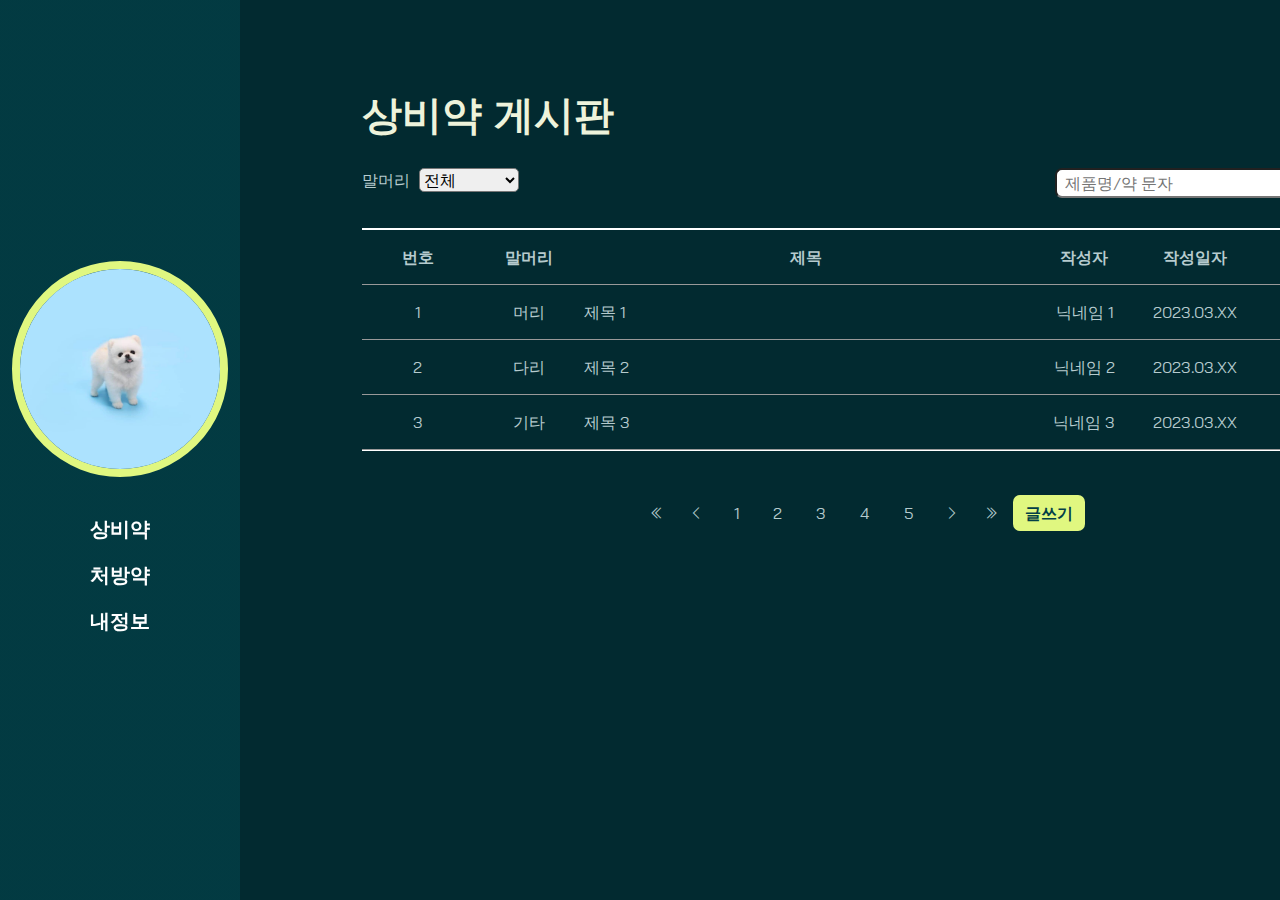
==== Panacea/src/main/webapp/list.html @ 469569fd ""[Client] html/css UI/UX 설계"" ====
<!DOCTYPE html>
<html lang="en">
<head>
    <meta charset="UTF-8">
    <meta http-equiv="X-UA-Compatible" content="IE=edge">
    <meta name="viewport" content="width=device-width, initial-scale=1.0">
    <title>Document</title>

    <link rel="stylesheet" href="assets/css/bootstrap.min.css">
    <link rel="stylesheet" href="assets/css/aos.css">
    <link rel="stylesheet" href="assets/css/line-awesome.min.css">
    <link rel="stylesheet" href="assets/css/1.css">
    <link rel="stylesheet" href="assets/css/list.css">
</head>
<body data-bs-spy="scroll" data-bs-target=".navbar">
    <!-- NavBar -->
    <nav class="navbar navbar-expand-lg navbar-dark fixed-top">
        <div class="container flex-lg-column">
            <a class="navbar-brand mx-lg-auto mb-lg-4" href="index.html">
                <span class="h3 fw-bold d-block d-lg-none">동의보감</span>
                <img src="./assets/images/pong.jpg" class="d-none d-lg-block rounded-circle" alt="">
            </a>
            <button class="navbar-toggler" type="button" data-bs-toggle="collapse" data-bs-target="#navbarNav"
                aria-controls="navbarNav" aria-expanded="false" aria-label="Toggle navigation">
                <span class="navbar-toggler-icon"></span>
            </button>
            <div class="collapse navbar-collapse" id="navbarNav">
                <ul class="navbar-nav ms-auto flex-lg-column text-lg-center">
                    
                    <li class="nav-item">
                        <a class="nav-link" href="list.html">상비약</a>
                    </li>
                    <li class="nav-item">
                        <a class="nav-link" href="2.html">처방약</a>
                    </li>
                    <li class="nav-item">
                        <a class="nav-link" href="3.html">내정보</a>
                    </li>
                </ul>
            </div>
        </div>
    </nav>
    <!-- // NavBar -->


    <!-- board-list -->
    <div id="content-wrapper">
        <form action="#">
            <div class="board-wrap">
                <div class="board-title">
                    <h1>상비약 게시판</h1>
                </div>
    
                <div class="filter">
                    <div>
                        <label for="category">말머리</label>
                        <select id="category">
                            <option value="">전체</option>
                            <option value="head">머리</option>
                            <option value="neck">목</option>
                            <option value="chest">가슴</option>
                            <option value="abdomen">복부</option>
                            <option value="leg">다리</option>
                            <option value="others">기타</option>
                        </select>
                    </div>
    
    
                    <!-- 검색 기능 -->
                    <div class="search">
                        <input type="text" id="searchInput" placeholder="제품명/약 문자">
                        <button id="searchButton">검색</button>
                    </div>
                </div>
    
                <div class="board-list-wrap">
                    <div class="board-list">
                        <table>
                            <tr class="top">
                                <th class="num">번호</th>
                                <th class="category">말머리</th>
                                <th class="th-title">제목</th>
                                <th class="writer">작성자</th>
                                <th class="date">작성일자</th>
                                <th class="cnt">조회수</th>
                            </tr>
                            <tr>
                                <td class="num">1</td>
                                <td class="category">머리</td>
                                <td class="title"><a href="view.html">제목 1</a></td>
                                <td class="writer">닉네임 1</td>
                                <td class="date">2023.03.XX</td>
                                <td class="cnt">0</td>
                            </tr>
                            <tr>
                                <td class="num">2</td>
                                <td class="category">다리</td>
                                <td class="title"><a href="view.html">제목 2</a></td>
                                <td class="writer">닉네임 2</td>
                                <td class="date">2023.03.XX</td>
                                <td class="cnt">2</td>
                            </tr>
                            <tr>
                                <td class="num">3</td>
                                <td class="category">기타</td>
                                <td class="title"><a href="view.html">제목 3</a></td>
                                <td class="writer">닉네임 3</td>
                                <td class="date">2023.03.XX</td>
                                <td class="cnt">1</td>
                            </tr>
                        </table>
                
                    </div>
                
                    <div class="board-bottom">
                        <div class="page">
                            <a href="#" class="first"><i class="las la-angle-double-left"></i></a>
                            <a href="#" class="prev"><i class="las la-angle-left"></i></a>
                            <a href="#" class="num">1</a>
                            <a href="#" class="num">2</a>
                            <a href="#" class="num">3</a>
                            <a href="#" class="num">4</a>
                            <a href="#" class="num">5</a>
                            <a href="#" class="next"><i class="las la-angle-right"></i></a>
                            <a href="#" class="last"><i class="las la-angle-double-right"></i></a>
                        </div>
                        
                        <a href="write.html" class="on">글쓰기</a>
                    </div>
                </div>
            </div>    
        </form>
    </div>
                    
    
    <script src="assets/js/bootstrap.bundle.min.js"></script>
    <script src="assets/js/aos.js"></script>
    <script src="assets/js/main.js"></script>
</body>
</html>
---- Panacea/src/main/webapp/assets/css/line-awesome.min.css ----
.la,.lab,.lad,.lal,.lar,.las{-moz-osx-font-smoothing:grayscale;-webkit-font-smoothing:antialiased;display:inline-block;font-style:normal;font-variant:normal;text-rendering:auto;line-height:1}.la-lg{font-size:1.33333em;line-height:.75em;vertical-align:-.0667em}.la-xs{font-size:.75em}.la-sm{font-size:.875em}.la-1x{font-size:1em}.la-2x{font-size:2em}.la-3x{font-size:3em}.la-4x{font-size:4em}.la-5x{font-size:5em}.la-6x{font-size:6em}.la-7x{font-size:7em}.la-8x{font-size:8em}.la-9x{font-size:9em}.la-10x{font-size:10em}.la-fw{text-align:center;width:1.25em}.la-ul{list-style-type:none;margin-left:2.5em;padding-left:0}.la-ul>li{position:relative}.la-li{left:-2em;position:absolute;text-align:center;width:2em;line-height:inherit}.la-border{border:solid .08em #eee;border-radius:.1em;padding:.2em .25em .15em}.la-pull-left{float:left}.la-pull-right{float:right}.la.la-pull-left,.lab.la-pull-left,.lal.la-pull-left,.lar.la-pull-left,.las.la-pull-left{margin-right:.3em}.la.la-pull-right,.lab.la-pull-right,.lal.la-pull-right,.lar.la-pull-right,.las.la-pull-right{margin-left:.3em}.la-spin{-webkit-animation:la-spin 2s infinite linear;animation:la-spin 2s infinite linear}.la-pulse{-webkit-animation:la-spin 1s infinite steps(8);animation:la-spin 1s infinite steps(8)}@-webkit-keyframes la-spin{0%{-webkit-transform:rotate(0);transform:rotate(0)}100%{-webkit-transform:rotate(360deg);transform:rotate(360deg)}}@keyframes la-spin{0%{-webkit-transform:rotate(0);transform:rotate(0)}100%{-webkit-transform:rotate(360deg);transform:rotate(360deg)}}.la-rotate-90{-webkit-transform:rotate(90deg);transform:rotate(90deg)}.la-rotate-180{-webkit-transform:rotate(180deg);transform:rotate(180deg)}.la-rotate-270{-webkit-transform:rotate(270deg);transform:rotate(270deg)}.la-flip-horizontal{-webkit-transform:scale(-1,1);transform:scale(-1,1)}.la-flip-vertical{-webkit-transform:scale(1,-1);transform:scale(1,-1)}.la-flip-both,.la-flip-horizontal.la-flip-vertical{-webkit-transform:scale(-1,-1);transform:scale(-1,-1)}:root .la-flip-both,:root .la-flip-horizontal,:root .la-flip-vertical,:root .la-rotate-180,:root .la-rotate-270,:root .la-rotate-90{-webkit-filter:none;filter:none}.la-stack{display:inline-block;height:2em;line-height:2em;position:relative;vertical-align:middle;width:2.5em}.la-stack-1x,.la-stack-2x{left:0;position:absolute;text-align:center;width:100%}.la-stack-1x{line-height:inherit}.la-stack-2x{font-size:2em}.la-inverse{color:#fff}.la-500px:before{content:"\f26e"}.la-accessible-icon:before{content:"\f368"}.la-accusoft:before{content:"\f369"}.la-acquisitions-incorporated:before{content:"\f6af"}.la-ad:before{content:"\f641"}.la-address-book:before{content:"\f2b9"}.la-address-card:before{content:"\f2bb"}.la-adjust:before{content:"\f042"}.la-adn:before{content:"\f170"}.la-adobe:before{content:"\f778"}.la-adversal:before{content:"\f36a"}.la-affiliatetheme:before{content:"\f36b"}.la-air-freshener:before{content:"\f5d0"}.la-airbnb:before{content:"\f834"}.la-algolia:before{content:"\f36c"}.la-align-center:before{content:"\f037"}.la-align-justify:before{content:"\f039"}.la-align-left:before{content:"\f036"}.la-align-right:before{content:"\f038"}.la-alipay:before{content:"\f642"}.la-allergies:before{content:"\f461"}.la-amazon:before{content:"\f270"}.la-amazon-pay:before{content:"\f42c"}.la-ambulance:before{content:"\f0f9"}.la-american-sign-language-interpreting:before{content:"\f2a3"}.la-amilia:before{content:"\f36d"}.la-anchor:before{content:"\f13d"}.la-android:before{content:"\f17b"}.la-angellist:before{content:"\f209"}.la-angle-double-down:before{content:"\f103"}.la-angle-double-left:before{content:"\f100"}.la-angle-double-right:before{content:"\f101"}.la-angle-double-up:before{content:"\f102"}.la-angle-down:before{content:"\f107"}.la-angle-left:before{content:"\f104"}.la-angle-right:before{content:"\f105"}.la-angle-up:before{content:"\f106"}.la-angry:before{content:"\f556"}.la-angrycreative:before{content:"\f36e"}.la-angular:before{content:"\f420"}.la-ankh:before{content:"\f644"}.la-app-store:before{content:"\f36f"}.la-app-store-ios:before{content:"\f370"}.la-apper:before{content:"\f371"}.la-apple:before{content:"\f179"}.la-apple-alt:before{content:"\f5d1"}.la-apple-pay:before{content:"\f415"}.la-archive:before{content:"\f187"}.la-archway:before{content:"\f557"}.la-arrow-alt-circle-down:before{content:"\f358"}.la-arrow-alt-circle-left:before{content:"\f359"}.la-arrow-alt-circle-right:before{content:"\f35a"}.la-arrow-alt-circle-up:before{content:"\f35b"}.la-arrow-circle-down:before{content:"\f0ab"}.la-arrow-circle-left:before{content:"\f0a8"}.la-arrow-circle-right:before{content:"\f0a9"}.la-arrow-circle-up:before{content:"\f0aa"}.la-arrow-down:before{content:"\f063"}.la-arrow-left:before{content:"\f060"}.la-arrow-right:before{content:"\f061"}.la-arrow-up:before{content:"\f062"}.la-arrows-alt:before{content:"\f0b2"}.la-arrows-alt-h:before{content:"\f337"}.la-arrows-alt-v:before{content:"\f338"}.la-artstation:before{content:"\f77a"}.la-assistive-listening-systems:before{content:"\f2a2"}.la-asterisk:before{content:"\f069"}.la-asymmetrik:before{content:"\f372"}.la-at:before{content:"\f1fa"}.la-atlas:before{content:"\f558"}.la-atlassian:before{content:"\f77b"}.la-atom:before{content:"\f5d2"}.la-audible:before{content:"\f373"}.la-audio-description:before{content:"\f29e"}.la-autoprefixer:before{content:"\f41c"}.la-avianex:before{content:"\f374"}.la-aviato:before{content:"\f421"}.la-award:before{content:"\f559"}.la-aws:before{content:"\f375"}.la-baby:before{content:"\f77c"}.la-baby-carriage:before{content:"\f77d"}.la-backspace:before{content:"\f55a"}.la-backward:before{content:"\f04a"}.la-bacon:before{content:"\f7e5"}.la-balance-scale:before{content:"\f24e"}.la-balance-scale-left:before{content:"\f515"}.la-balance-scale-right:before{content:"\f516"}.la-ban:before{content:"\f05e"}.la-band-aid:before{content:"\f462"}.la-bandcamp:before{content:"\f2d5"}.la-barcode:before{content:"\f02a"}.la-bars:before{content:"\f0c9"}.la-baseball-ball:before{content:"\f433"}.la-basketball-ball:before{content:"\f434"}.la-bath:before{content:"\f2cd"}.la-battery-empty:before{content:"\f244"}.la-battery-full:before{content:"\f240"}.la-battery-half:before{content:"\f242"}.la-battery-quarter:before{content:"\f243"}.la-battery-three-quarters:before{content:"\f241"}.la-battle-net:before{content:"\f835"}.la-bed:before{content:"\f236"}.la-beer:before{content:"\f0fc"}.la-behance:before{content:"\f1b4"}.la-behance-square:before{content:"\f1b5"}.la-bell:before{content:"\f0f3"}.la-bell-slash:before{content:"\f1f6"}.la-bezier-curve:before{content:"\f55b"}.la-bible:before{content:"\f647"}.la-bicycle:before{content:"\f206"}.la-biking:before{content:"\f84a"}.la-bimobject:before{content:"\f378"}.la-binoculars:before{content:"\f1e5"}.la-biohazard:before{content:"\f780"}.la-birthday-cake:before{content:"\f1fd"}.la-bitbucket:before{content:"\f171"}.la-bitcoin:before{content:"\f379"}.la-bity:before{content:"\f37a"}.la-black-tie:before{content:"\f27e"}.la-blackberry:before{content:"\f37b"}.la-blender:before{content:"\f517"}.la-blender-phone:before{content:"\f6b6"}.la-blind:before{content:"\f29d"}.la-blog:before{content:"\f781"}.la-blogger:before{content:"\f37c"}.la-blogger-b:before{content:"\f37d"}.la-bluetooth:before{content:"\f293"}.la-bluetooth-b:before{content:"\f294"}.la-bold:before{content:"\f032"}.la-bolt:before{content:"\f0e7"}.la-bomb:before{content:"\f1e2"}.la-bone:before{content:"\f5d7"}.la-bong:before{content:"\f55c"}.la-book:before{content:"\f02d"}.la-book-dead:before{content:"\f6b7"}.la-book-medical:before{content:"\f7e6"}.la-book-open:before{content:"\f518"}.la-book-reader:before{content:"\f5da"}.la-bookmark:before{content:"\f02e"}.la-bootstrap:before{content:"\f836"}.la-border-all:before{content:"\f84c"}.la-border-none:before{content:"\f850"}.la-border-style:before{content:"\f853"}.la-bowling-ball:before{content:"\f436"}.la-box:before{content:"\f466"}.la-box-open:before{content:"\f49e"}.la-boxes:before{content:"\f468"}.la-braille:before{content:"\f2a1"}.la-brain:before{content:"\f5dc"}.la-bread-slice:before{content:"\f7ec"}.la-briefcase:before{content:"\f0b1"}.la-briefcase-medical:before{content:"\f469"}.la-broadcast-tower:before{content:"\f519"}.la-broom:before{content:"\f51a"}.la-brush:before{content:"\f55d"}.la-btc:before{content:"\f15a"}.la-buffer:before{content:"\f837"}.la-bug:before{content:"\f188"}.la-building:before{content:"\f1ad"}.la-bullhorn:before{content:"\f0a1"}.la-bullseye:before{content:"\f140"}.la-burn:before{content:"\f46a"}.la-buromobelexperte:before{content:"\f37f"}.la-bus:before{content:"\f207"}.la-bus-alt:before{content:"\f55e"}.la-business-time:before{content:"\f64a"}.la-buy-n-large:before{content:"\f8a6"}.la-buysellads:before{content:"\f20d"}.la-calculator:before{content:"\f1ec"}.la-calendar:before{content:"\f133"}.la-calendar-alt:before{content:"\f073"}.la-calendar-check:before{content:"\f274"}.la-calendar-day:before{content:"\f783"}.la-calendar-minus:before{content:"\f272"}.la-calendar-plus:before{content:"\f271"}.la-calendar-times:before{content:"\f273"}.la-calendar-week:before{content:"\f784"}.la-camera:before{content:"\f030"}.la-camera-retro:before{content:"\f083"}.la-campground:before{content:"\f6bb"}.la-canadian-maple-leaf:before{content:"\f785"}.la-candy-cane:before{content:"\f786"}.la-cannabis:before{content:"\f55f"}.la-capsules:before{content:"\f46b"}.la-car:before{content:"\f1b9"}.la-car-alt:before{content:"\f5de"}.la-car-battery:before{content:"\f5df"}.la-car-crash:before{content:"\f5e1"}.la-car-side:before{content:"\f5e4"}.la-caret-down:before{content:"\f0d7"}.la-caret-left:before{content:"\f0d9"}.la-caret-right:before{content:"\f0da"}.la-caret-square-down:before{content:"\f150"}.la-caret-square-left:before{content:"\f191"}.la-caret-square-right:before{content:"\f152"}.la-caret-square-up:before{content:"\f151"}.la-caret-up:before{content:"\f0d8"}.la-carrot:before{content:"\f787"}.la-cart-arrow-down:before{content:"\f218"}.la-cart-plus:before{content:"\f217"}.la-cash-register:before{content:"\f788"}.la-cat:before{content:"\f6be"}.la-cc-amazon-pay:before{content:"\f42d"}.la-cc-amex:before{content:"\f1f3"}.la-cc-apple-pay:before{content:"\f416"}.la-cc-diners-club:before{content:"\f24c"}.la-cc-discover:before{content:"\f1f2"}.la-cc-jcb:before{content:"\f24b"}.la-cc-mastercard:before{content:"\f1f1"}.la-cc-paypal:before{content:"\f1f4"}.la-cc-stripe:before{content:"\f1f5"}.la-cc-visa:before{content:"\f1f0"}.la-centercode:before{content:"\f380"}.la-centos:before{content:"\f789"}.la-certificate:before{content:"\f0a3"}.la-chair:before{content:"\f6c0"}.la-chalkboard:before{content:"\f51b"}.la-chalkboard-teacher:before{content:"\f51c"}.la-charging-station:before{content:"\f5e7"}.la-chart-area:before{content:"\f1fe"}.la-chart-bar:before{content:"\f080"}.la-chart-line:before{content:"\f201"}.la-chart-pie:before{content:"\f200"}.la-check:before{content:"\f00c"}.la-check-circle:before{content:"\f058"}.la-check-double:before{content:"\f560"}.la-check-square:before{content:"\f14a"}.la-cheese:before{content:"\f7ef"}.la-chess:before{content:"\f439"}.la-chess-bishop:before{content:"\f43a"}.la-chess-board:before{content:"\f43c"}.la-chess-king:before{content:"\f43f"}.la-chess-knight:before{content:"\f441"}.la-chess-pawn:before{content:"\f443"}.la-chess-queen:before{content:"\f445"}.la-chess-rook:before{content:"\f447"}.la-chevron-circle-down:before{content:"\f13a"}.la-chevron-circle-left:before{content:"\f137"}.la-chevron-circle-right:before{content:"\f138"}.la-chevron-circle-up:before{content:"\f139"}.la-chevron-down:before{content:"\f078"}.la-chevron-left:before{content:"\f053"}.la-chevron-right:before{content:"\f054"}.la-chevron-up:before{content:"\f077"}.la-child:before{content:"\f1ae"}.la-chrome:before{content:"\f268"}.la-chromecast:before{content:"\f838"}.la-church:before{content:"\f51d"}.la-circle:before{content:"\f111"}.la-circle-notch:before{content:"\f1ce"}.la-city:before{content:"\f64f"}.la-clinic-medical:before{content:"\f7f2"}.la-clipboard:before{content:"\f328"}.la-clipboard-check:before{content:"\f46c"}.la-clipboard-list:before{content:"\f46d"}.la-clock:before{content:"\f017"}.la-clone:before{content:"\f24d"}.la-closed-captioning:before{content:"\f20a"}.la-cloud:before{content:"\f0c2"}.la-cloud-download-alt:before{content:"\f381"}.la-cloud-meatball:before{content:"\f73b"}.la-cloud-moon:before{content:"\f6c3"}.la-cloud-moon-rain:before{content:"\f73c"}.la-cloud-rain:before{content:"\f73d"}.la-cloud-showers-heavy:before{content:"\f740"}.la-cloud-sun:before{content:"\f6c4"}.la-cloud-sun-rain:before{content:"\f743"}.la-cloud-upload-alt:before{content:"\f382"}.la-cloudscale:before{content:"\f383"}.la-cloudsmith:before{content:"\f384"}.la-cloudversify:before{content:"\f385"}.la-cocktail:before{content:"\f561"}.la-code:before{content:"\f121"}.la-code-branch:before{content:"\f126"}.la-codepen:before{content:"\f1cb"}.la-codiepie:before{content:"\f284"}.la-coffee:before{content:"\f0f4"}.la-cog:before{content:"\f013"}.la-cogs:before{content:"\f085"}.la-coins:before{content:"\f51e"}.la-columns:before{content:"\f0db"}.la-comment:before{content:"\f075"}.la-comment-alt:before{content:"\f27a"}.la-comment-dollar:before{content:"\f651"}.la-comment-dots:before{content:"\f4ad"}.la-comment-medical:before{content:"\f7f5"}.la-comment-slash:before{content:"\f4b3"}.la-comments:before{content:"\f086"}.la-comments-dollar:before{content:"\f653"}.la-compact-disc:before{content:"\f51f"}.la-compass:before{content:"\f14e"}.la-compress:before{content:"\f066"}.la-compress-arrows-alt:before{content:"\f78c"}.la-concierge-bell:before{content:"\f562"}.la-confluence:before{content:"\f78d"}.la-connectdevelop:before{content:"\f20e"}.la-contao:before{content:"\f26d"}.la-cookie:before{content:"\f563"}.la-cookie-bite:before{content:"\f564"}.la-copy:before{content:"\f0c5"}.la-copyright:before{content:"\f1f9"}.la-cotton-bureau:before{content:"\f89e"}.la-couch:before{content:"\f4b8"}.la-cpanel:before{content:"\f388"}.la-creative-commons:before{content:"\f25e"}.la-creative-commons-by:before{content:"\f4e7"}.la-creative-commons-nc:before{content:"\f4e8"}.la-creative-commons-nc-eu:before{content:"\f4e9"}.la-creative-commons-nc-jp:before{content:"\f4ea"}.la-creative-commons-nd:before{content:"\f4eb"}.la-creative-commons-pd:before{content:"\f4ec"}.la-creative-commons-pd-alt:before{content:"\f4ed"}.la-creative-commons-remix:before{content:"\f4ee"}.la-creative-commons-sa:before{content:"\f4ef"}.la-creative-commons-sampling:before{content:"\f4f0"}.la-creative-commons-sampling-plus:before{content:"\f4f1"}.la-creative-commons-share:before{content:"\f4f2"}.la-creative-commons-zero:before{content:"\f4f3"}.la-credit-card:before{content:"\f09d"}.la-critical-role:before{content:"\f6c9"}.la-crop:before{content:"\f125"}.la-crop-alt:before{content:"\f565"}.la-cross:before{content:"\f654"}.la-crosshairs:before{content:"\f05b"}.la-crow:before{content:"\f520"}.la-crown:before{content:"\f521"}.la-crutch:before{content:"\f7f7"}.la-css3:before{content:"\f13c"}.la-css3-alt:before{content:"\f38b"}.la-cube:before{content:"\f1b2"}.la-cubes:before{content:"\f1b3"}.la-cut:before{content:"\f0c4"}.la-cuttlefish:before{content:"\f38c"}.la-d-and-d:before{content:"\f38d"}.la-d-and-d-beyond:before{content:"\f6ca"}.la-dashcube:before{content:"\f210"}.la-database:before{content:"\f1c0"}.la-deaf:before{content:"\f2a4"}.la-delicious:before{content:"\f1a5"}.la-democrat:before{content:"\f747"}.la-deploydog:before{content:"\f38e"}.la-deskpro:before{content:"\f38f"}.la-desktop:before{content:"\f108"}.la-dev:before{content:"\f6cc"}.la-deviantart:before{content:"\f1bd"}.la-dharmachakra:before{content:"\f655"}.la-dhl:before{content:"\f790"}.la-diagnoses:before{content:"\f470"}.la-diaspora:before{content:"\f791"}.la-dice:before{content:"\f522"}.la-dice-d20:before{content:"\f6cf"}.la-dice-d6:before{content:"\f6d1"}.la-dice-five:before{content:"\f523"}.la-dice-four:before{content:"\f524"}.la-dice-one:before{content:"\f525"}.la-dice-six:before{content:"\f526"}.la-dice-three:before{content:"\f527"}.la-dice-two:before{content:"\f528"}.la-digg:before{content:"\f1a6"}.la-digital-ocean:before{content:"\f391"}.la-digital-tachograph:before{content:"\f566"}.la-directions:before{content:"\f5eb"}.la-discord:before{content:"\f392"}.la-discourse:before{content:"\f393"}.la-divide:before{content:"\f529"}.la-dizzy:before{content:"\f567"}.la-dna:before{content:"\f471"}.la-dochub:before{content:"\f394"}.la-docker:before{content:"\f395"}.la-dog:before{content:"\f6d3"}.la-dollar-sign:before{content:"\f155"}.la-dolly:before{content:"\f472"}.la-dolly-flatbed:before{content:"\f474"}.la-donate:before{content:"\f4b9"}.la-door-closed:before{content:"\f52a"}.la-door-open:before{content:"\f52b"}.la-dot-circle:before{content:"\f192"}.la-dove:before{content:"\f4ba"}.la-download:before{content:"\f019"}.la-draft2digital:before{content:"\f396"}.la-drafting-compass:before{content:"\f568"}.la-dragon:before{content:"\f6d5"}.la-draw-polygon:before{content:"\f5ee"}.la-dribbble:before{content:"\f17d"}.la-dribbble-square:before{content:"\f397"}.la-dropbox:before{content:"\f16b"}.la-drum:before{content:"\f569"}.la-drum-steelpan:before{content:"\f56a"}.la-drumstick-bite:before{content:"\f6d7"}.la-drupal:before{content:"\f1a9"}.la-dumbbell:before{content:"\f44b"}.la-dumpster:before{content:"\f793"}.la-dumpster-fire:before{content:"\f794"}.la-dungeon:before{content:"\f6d9"}.la-dyalog:before{content:"\f399"}.la-earlybirds:before{content:"\f39a"}.la-ebay:before{content:"\f4f4"}.la-edge:before{content:"\f282"}.la-edit:before{content:"\f044"}.la-egg:before{content:"\f7fb"}.la-eject:before{content:"\f052"}.la-elementor:before{content:"\f430"}.la-ellipsis-h:before{content:"\f141"}.la-ellipsis-v:before{content:"\f142"}.la-ello:before{content:"\f5f1"}.la-ember:before{content:"\f423"}.la-empire:before{content:"\f1d1"}.la-envelope:before{content:"\f0e0"}.la-envelope-open:before{content:"\f2b6"}.la-envelope-open-text:before{content:"\f658"}.la-envelope-square:before{content:"\f199"}.la-envira:before{content:"\f299"}.la-equals:before{content:"\f52c"}.la-eraser:before{content:"\f12d"}.la-erlang:before{content:"\f39d"}.la-ethereum:before{content:"\f42e"}.la-ethernet:before{content:"\f796"}.la-etsy:before{content:"\f2d7"}.la-euro-sign:before{content:"\f153"}.la-evernote:before{content:"\f839"}.la-exchange-alt:before{content:"\f362"}.la-exclamation:before{content:"\f12a"}.la-exclamation-circle:before{content:"\f06a"}.la-exclamation-triangle:before{content:"\f071"}.la-expand:before{content:"\f065"}.la-expand-arrows-alt:before{content:"\f31e"}.la-expeditedssl:before{content:"\f23e"}.la-external-link-alt:before{content:"\f35d"}.la-external-link-square-alt:before{content:"\f360"}.la-eye:before{content:"\f06e"}.la-eye-dropper:before{content:"\f1fb"}.la-eye-slash:before{content:"\f070"}.la-facebook:before{content:"\f09a"}.la-facebook-f:before{content:"\f39e"}.la-facebook-messenger:before{content:"\f39f"}.la-facebook-square:before{content:"\f082"}.la-fan:before{content:"\f863"}.la-fantasy-flight-games:before{content:"\f6dc"}.la-fast-backward:before{content:"\f049"}.la-fast-forward:before{content:"\f050"}.la-fax:before{content:"\f1ac"}.la-feather:before{content:"\f52d"}.la-feather-alt:before{content:"\f56b"}.la-fedex:before{content:"\f797"}.la-fedora:before{content:"\f798"}.la-female:before{content:"\f182"}.la-fighter-jet:before{content:"\f0fb"}.la-figma:before{content:"\f799"}.la-file:before{content:"\f15b"}.la-file-alt:before{content:"\f15c"}.la-file-archive:before{content:"\f1c6"}.la-file-audio:before{content:"\f1c7"}.la-file-code:before{content:"\f1c9"}.la-file-contract:before{content:"\f56c"}.la-file-csv:before{content:"\f6dd"}.la-file-download:before{content:"\f56d"}.la-file-excel:before{content:"\f1c3"}.la-file-export:before{content:"\f56e"}.la-file-image:before{content:"\f1c5"}.la-file-import:before{content:"\f56f"}.la-file-invoice:before{content:"\f570"}.la-file-invoice-dollar:before{content:"\f571"}.la-file-medical:before{content:"\f477"}.la-file-medical-alt:before{content:"\f478"}.la-file-pdf:before{content:"\f1c1"}.la-file-powerpoint:before{content:"\f1c4"}.la-file-prescription:before{content:"\f572"}.la-file-signature:before{content:"\f573"}.la-file-upload:before{content:"\f574"}.la-file-video:before{content:"\f1c8"}.la-file-word:before{content:"\f1c2"}.la-fill:before{content:"\f575"}.la-fill-drip:before{content:"\f576"}.la-film:before{content:"\f008"}.la-filter:before{content:"\f0b0"}.la-fingerprint:before{content:"\f577"}.la-fire:before{content:"\f06d"}.la-fire-alt:before{content:"\f7e4"}.la-fire-extinguisher:before{content:"\f134"}.la-firefox:before{content:"\f269"}.la-first-aid:before{content:"\f479"}.la-first-order:before{content:"\f2b0"}.la-first-order-alt:before{content:"\f50a"}.la-firstdraft:before{content:"\f3a1"}.la-fish:before{content:"\f578"}.la-fist-raised:before{content:"\f6de"}.la-flag:before{content:"\f024"}.la-flag-checkered:before{content:"\f11e"}.la-flag-usa:before{content:"\f74d"}.la-flask:before{content:"\f0c3"}.la-flickr:before{content:"\f16e"}.la-flipboard:before{content:"\f44d"}.la-flushed:before{content:"\f579"}.la-fly:before{content:"\f417"}.la-folder:before{content:"\f07b"}.la-folder-minus:before{content:"\f65d"}.la-folder-open:before{content:"\f07c"}.la-folder-plus:before{content:"\f65e"}.la-font:before{content:"\f031"}.la-font-awesome:before{content:"\f2b4"}.la-font-awesome-alt:before{content:"\f35c"}.la-font-awesome-flag:before{content:"\f425"}.la-font-awesome-logo-full:before{content:"\f4e6"}.la-fonticons:before{content:"\f280"}.la-fonticons-fi:before{content:"\f3a2"}.la-football-ball:before{content:"\f44e"}.la-fort-awesome:before{content:"\f286"}.la-fort-awesome-alt:before{content:"\f3a3"}.la-forumbee:before{content:"\f211"}.la-forward:before{content:"\f04e"}.la-foursquare:before{content:"\f180"}.la-free-code-camp:before{content:"\f2c5"}.la-freebsd:before{content:"\f3a4"}.la-frog:before{content:"\f52e"}.la-frown:before{content:"\f119"}.la-frown-open:before{content:"\f57a"}.la-fulcrum:before{content:"\f50b"}.la-funnel-dollar:before{content:"\f662"}.la-futbol:before{content:"\f1e3"}.la-galactic-republic:before{content:"\f50c"}.la-galactic-senate:before{content:"\f50d"}.la-gamepad:before{content:"\f11b"}.la-gas-pump:before{content:"\f52f"}.la-gavel:before{content:"\f0e3"}.la-gem:before{content:"\f3a5"}.la-genderless:before{content:"\f22d"}.la-get-pocket:before{content:"\f265"}.la-gg:before{content:"\f260"}.la-gg-circle:before{content:"\f261"}.la-ghost:before{content:"\f6e2"}.la-gift:before{content:"\f06b"}.la-gifts:before{content:"\f79c"}.la-git:before{content:"\f1d3"}.la-git-alt:before{content:"\f841"}.la-git-square:before{content:"\f1d2"}.la-github:before{content:"\f09b"}.la-github-alt:before{content:"\f113"}.la-github-square:before{content:"\f092"}.la-gitkraken:before{content:"\f3a6"}.la-gitlab:before{content:"\f296"}.la-gitter:before{content:"\f426"}.la-glass-cheers:before{content:"\f79f"}.la-glass-martini:before{content:"\f000"}.la-glass-martini-alt:before{content:"\f57b"}.la-glass-whiskey:before{content:"\f7a0"}.la-glasses:before{content:"\f530"}.la-glide:before{content:"\f2a5"}.la-glide-g:before{content:"\f2a6"}.la-globe:before{content:"\f0ac"}.la-globe-africa:before{content:"\f57c"}.la-globe-americas:before{content:"\f57d"}.la-globe-asia:before{content:"\f57e"}.la-globe-europe:before{content:"\f7a2"}.la-gofore:before{content:"\f3a7"}.la-golf-ball:before{content:"\f450"}.la-goodreads:before{content:"\f3a8"}.la-goodreads-g:before{content:"\f3a9"}.la-google:before{content:"\f1a0"}.la-google-drive:before{content:"\f3aa"}.la-google-play:before{content:"\f3ab"}.la-google-plus:before{content:"\f2b3"}.la-google-plus-g:before{content:"\f0d5"}.la-google-plus-square:before{content:"\f0d4"}.la-google-wallet:before{content:"\f1ee"}.la-gopuram:before{content:"\f664"}.la-graduation-cap:before{content:"\f19d"}.la-gratipay:before{content:"\f184"}.la-grav:before{content:"\f2d6"}.la-greater-than:before{content:"\f531"}.la-greater-than-equal:before{content:"\f532"}.la-grimace:before{content:"\f57f"}.la-grin:before{content:"\f580"}.la-grin-alt:before{content:"\f581"}.la-grin-beam:before{content:"\f582"}.la-grin-beam-sweat:before{content:"\f583"}.la-grin-hearts:before{content:"\f584"}.la-grin-squint:before{content:"\f585"}.la-grin-squint-tears:before{content:"\f586"}.la-grin-stars:before{content:"\f587"}.la-grin-tears:before{content:"\f588"}.la-grin-tongue:before{content:"\f589"}.la-grin-tongue-squint:before{content:"\f58a"}.la-grin-tongue-wink:before{content:"\f58b"}.la-grin-wink:before{content:"\f58c"}.la-grip-horizontal:before{content:"\f58d"}.la-grip-lines:before{content:"\f7a4"}.la-grip-lines-vertical:before{content:"\f7a5"}.la-grip-vertical:before{content:"\f58e"}.la-gripfire:before{content:"\f3ac"}.la-grunt:before{content:"\f3ad"}.la-guitar:before{content:"\f7a6"}.la-gulp:before{content:"\f3ae"}.la-h-square:before{content:"\f0fd"}.la-hacker-news:before{content:"\f1d4"}.la-hacker-news-square:before{content:"\f3af"}.la-hackerrank:before{content:"\f5f7"}.la-hamburger:before{content:"\f805"}.la-hammer:before{content:"\f6e3"}.la-hamsa:before{content:"\f665"}.la-hand-holding:before{content:"\f4bd"}.la-hand-holding-heart:before{content:"\f4be"}.la-hand-holding-usd:before{content:"\f4c0"}.la-hand-lizard:before{content:"\f258"}.la-hand-middle-finger:before{content:"\f806"}.la-hand-paper:before{content:"\f256"}.la-hand-peace:before{content:"\f25b"}.la-hand-point-down:before{content:"\f0a7"}.la-hand-point-left:before{content:"\f0a5"}.la-hand-point-right:before{content:"\f0a4"}.la-hand-point-up:before{content:"\f0a6"}.la-hand-pointer:before{content:"\f25a"}.la-hand-rock:before{content:"\f255"}.la-hand-scissors:before{content:"\f257"}.la-hand-spock:before{content:"\f259"}.la-hands:before{content:"\f4c2"}.la-hands-helping:before{content:"\f4c4"}.la-handshake:before{content:"\f2b5"}.la-hanukiah:before{content:"\f6e6"}.la-hard-hat:before{content:"\f807"}.la-hashtag:before{content:"\f292"}.la-hat-cowboy:before{content:"\f8c0"}.la-hat-cowboy-side:before{content:"\f8c1"}.la-hat-wizard:before{content:"\f6e8"}.la-haykal:before{content:"\f666"}.la-hdd:before{content:"\f0a0"}.la-heading:before{content:"\f1dc"}.la-headphones:before{content:"\f025"}.la-headphones-alt:before{content:"\f58f"}.la-headset:before{content:"\f590"}.la-heart:before{content:"\f004"}.la-heart-broken:before{content:"\f7a9"}.la-heartbeat:before{content:"\f21e"}.la-helicopter:before{content:"\f533"}.la-highlighter:before{content:"\f591"}.la-hiking:before{content:"\f6ec"}.la-hippo:before{content:"\f6ed"}.la-hips:before{content:"\f452"}.la-hire-a-helper:before{content:"\f3b0"}.la-history:before{content:"\f1da"}.la-hockey-puck:before{content:"\f453"}.la-holly-berry:before{content:"\f7aa"}.la-home:before{content:"\f015"}.la-hooli:before{content:"\f427"}.la-hornbill:before{content:"\f592"}.la-horse:before{content:"\f6f0"}.la-horse-head:before{content:"\f7ab"}.la-hospital:before{content:"\f0f8"}.la-hospital-alt:before{content:"\f47d"}.la-hospital-symbol:before{content:"\f47e"}.la-hot-tub:before{content:"\f593"}.la-hotdog:before{content:"\f80f"}.la-hotel:before{content:"\f594"}.la-hotjar:before{content:"\f3b1"}.la-hourglass:before{content:"\f254"}.la-hourglass-end:before{content:"\f253"}.la-hourglass-half:before{content:"\f252"}.la-hourglass-start:before{content:"\f251"}.la-house-damage:before{content:"\f6f1"}.la-houzz:before{content:"\f27c"}.la-hryvnia:before{content:"\f6f2"}.la-html5:before{content:"\f13b"}.la-hubspot:before{content:"\f3b2"}.la-i-cursor:before{content:"\f246"}.la-ice-cream:before{content:"\f810"}.la-icicles:before{content:"\f7ad"}.la-icons:before{content:"\f86d"}.la-id-badge:before{content:"\f2c1"}.la-id-card:before{content:"\f2c2"}.la-id-card-alt:before{content:"\f47f"}.la-igloo:before{content:"\f7ae"}.la-image:before{content:"\f03e"}.la-images:before{content:"\f302"}.la-imdb:before{content:"\f2d8"}.la-inbox:before{content:"\f01c"}.la-indent:before{content:"\f03c"}.la-industry:before{content:"\f275"}.la-infinity:before{content:"\f534"}.la-info:before{content:"\f129"}.la-info-circle:before{content:"\f05a"}.la-instagram:before{content:"\f16d"}.la-intercom:before{content:"\f7af"}.la-internet-explorer:before{content:"\f26b"}.la-invision:before{content:"\f7b0"}.la-ioxhost:before{content:"\f208"}.la-italic:before{content:"\f033"}.la-itch-io:before{content:"\f83a"}.la-itunes:before{content:"\f3b4"}.la-itunes-note:before{content:"\f3b5"}.la-java:before{content:"\f4e4"}.la-jedi:before{content:"\f669"}.la-jedi-order:before{content:"\f50e"}.la-jenkins:before{content:"\f3b6"}.la-jira:before{content:"\f7b1"}.la-joget:before{content:"\f3b7"}.la-joint:before{content:"\f595"}.la-joomla:before{content:"\f1aa"}.la-journal-whills:before{content:"\f66a"}.la-js:before{content:"\f3b8"}.la-js-square:before{content:"\f3b9"}.la-jsfiddle:before{content:"\f1cc"}.la-kaaba:before{content:"\f66b"}.la-kaggle:before{content:"\f5fa"}.la-key:before{content:"\f084"}.la-keybase:before{content:"\f4f5"}.la-keyboard:before{content:"\f11c"}.la-keycdn:before{content:"\f3ba"}.la-khanda:before{content:"\f66d"}.la-kickstarter:before{content:"\f3bb"}.la-kickstarter-k:before{content:"\f3bc"}.la-kiss:before{content:"\f596"}.la-kiss-beam:before{content:"\f597"}.la-kiss-wink-heart:before{content:"\f598"}.la-kiwi-bird:before{content:"\f535"}.la-korvue:before{content:"\f42f"}.la-landmark:before{content:"\f66f"}.la-language:before{content:"\f1ab"}.la-laptop:before{content:"\f109"}.la-laptop-code:before{content:"\f5fc"}.la-laptop-medical:before{content:"\f812"}.la-laravel:before{content:"\f3bd"}.la-lastfm:before{content:"\f202"}.la-lastfm-square:before{content:"\f203"}.la-laugh:before{content:"\f599"}.la-laugh-beam:before{content:"\f59a"}.la-laugh-squint:before{content:"\f59b"}.la-laugh-wink:before{content:"\f59c"}.la-layer-group:before{content:"\f5fd"}.la-leaf:before{content:"\f06c"}.la-leanpub:before{content:"\f212"}.la-lemon:before{content:"\f094"}.la-less:before{content:"\f41d"}.la-less-than:before{content:"\f536"}.la-less-than-equal:before{content:"\f537"}.la-level-down-alt:before{content:"\f3be"}.la-level-up-alt:before{content:"\f3bf"}.la-life-ring:before{content:"\f1cd"}.la-lightbulb:before{content:"\f0eb"}.la-line:before{content:"\f3c0"}.la-link:before{content:"\f0c1"}.la-linkedin:before{content:"\f08c"}.la-linkedin-in:before{content:"\f0e1"}.la-linode:before{content:"\f2b8"}.la-linux:before{content:"\f17c"}.la-lira-sign:before{content:"\f195"}.la-list:before{content:"\f03a"}.la-list-alt:before{content:"\f022"}.la-list-ol:before{content:"\f0cb"}.la-list-ul:before{content:"\f0ca"}.la-location-arrow:before{content:"\f124"}.la-lock:before{content:"\f023"}.la-lock-open:before{content:"\f3c1"}.la-long-arrow-alt-down:before{content:"\f309"}.la-long-arrow-alt-left:before{content:"\f30a"}.la-long-arrow-alt-right:before{content:"\f30b"}.la-long-arrow-alt-up:before{content:"\f30c"}.la-low-vision:before{content:"\f2a8"}.la-luggage-cart:before{content:"\f59d"}.la-lyft:before{content:"\f3c3"}.la-magento:before{content:"\f3c4"}.la-magic:before{content:"\f0d0"}.la-magnet:before{content:"\f076"}.la-mail-bulk:before{content:"\f674"}.la-mailchimp:before{content:"\f59e"}.la-male:before{content:"\f183"}.la-mandalorian:before{content:"\f50f"}.la-map:before{content:"\f279"}.la-map-marked:before{content:"\f59f"}.la-map-marked-alt:before{content:"\f5a0"}.la-map-marker:before{content:"\f041"}.la-map-marker-alt:before{content:"\f3c5"}.la-map-pin:before{content:"\f276"}.la-map-signs:before{content:"\f277"}.la-markdown:before{content:"\f60f"}.la-marker:before{content:"\f5a1"}.la-mars:before{content:"\f222"}.la-mars-double:before{content:"\f227"}.la-mars-stroke:before{content:"\f229"}.la-mars-stroke-h:before{content:"\f22b"}.la-mars-stroke-v:before{content:"\f22a"}.la-mask:before{content:"\f6fa"}.la-mastodon:before{content:"\f4f6"}.la-maxcdn:before{content:"\f136"}.la-mdb:before{content:"\f8ca"}.la-medal:before{content:"\f5a2"}.la-medapps:before{content:"\f3c6"}.la-medium:before{content:"\f23a"}.la-medium-m:before{content:"\f3c7"}.la-medkit:before{content:"\f0fa"}.la-medrt:before{content:"\f3c8"}.la-meetup:before{content:"\f2e0"}.la-megaport:before{content:"\f5a3"}.la-meh:before{content:"\f11a"}.la-meh-blank:before{content:"\f5a4"}.la-meh-rolling-eyes:before{content:"\f5a5"}.la-memory:before{content:"\f538"}.la-mendeley:before{content:"\f7b3"}.la-menorah:before{content:"\f676"}.la-mercury:before{content:"\f223"}.la-meteor:before{content:"\f753"}.la-microchip:before{content:"\f2db"}.la-microphone:before{content:"\f130"}.la-microphone-alt:before{content:"\f3c9"}.la-microphone-alt-slash:before{content:"\f539"}.la-microphone-slash:before{content:"\f131"}.la-microscope:before{content:"\f610"}.la-microsoft:before{content:"\f3ca"}.la-minus:before{content:"\f068"}.la-minus-circle:before{content:"\f056"}.la-minus-square:before{content:"\f146"}.la-mitten:before{content:"\f7b5"}.la-mix:before{content:"\f3cb"}.la-mixcloud:before{content:"\f289"}.la-mizuni:before{content:"\f3cc"}.la-mobile:before{content:"\f10b"}.la-mobile-alt:before{content:"\f3cd"}.la-modx:before{content:"\f285"}.la-monero:before{content:"\f3d0"}.la-money-bill:before{content:"\f0d6"}.la-money-bill-alt:before{content:"\f3d1"}.la-money-bill-wave:before{content:"\f53a"}.la-money-bill-wave-alt:before{content:"\f53b"}.la-money-check:before{content:"\f53c"}.la-money-check-alt:before{content:"\f53d"}.la-monument:before{content:"\f5a6"}.la-moon:before{content:"\f186"}.la-mortar-pestle:before{content:"\f5a7"}.la-mosque:before{content:"\f678"}.la-motorcycle:before{content:"\f21c"}.la-mountain:before{content:"\f6fc"}.la-mouse:before{content:"\f8cc"}.la-mouse-pointer:before{content:"\f245"}.la-mug-hot:before{content:"\f7b6"}.la-music:before{content:"\f001"}.la-napster:before{content:"\f3d2"}.la-neos:before{content:"\f612"}.la-network-wired:before{content:"\f6ff"}.la-neuter:before{content:"\f22c"}.la-newspaper:before{content:"\f1ea"}.la-nimblr:before{content:"\f5a8"}.la-node:before{content:"\f419"}.la-node-js:before{content:"\f3d3"}.la-not-equal:before{content:"\f53e"}.la-notes-medical:before{content:"\f481"}.la-npm:before{content:"\f3d4"}.la-ns8:before{content:"\f3d5"}.la-nutritionix:before{content:"\f3d6"}.la-object-group:before{content:"\f247"}.la-object-ungroup:before{content:"\f248"}.la-odnoklassniki:before{content:"\f263"}.la-odnoklassniki-square:before{content:"\f264"}.la-oil-can:before{content:"\f613"}.la-old-republic:before{content:"\f510"}.la-om:before{content:"\f679"}.la-opencart:before{content:"\f23d"}.la-openid:before{content:"\f19b"}.la-opera:before{content:"\f26a"}.la-optin-monster:before{content:"\f23c"}.la-orcid:before{content:"\f8d2"}.la-osi:before{content:"\f41a"}.la-otter:before{content:"\f700"}.la-outdent:before{content:"\f03b"}.la-page4:before{content:"\f3d7"}.la-pagelines:before{content:"\f18c"}.la-pager:before{content:"\f815"}.la-paint-brush:before{content:"\f1fc"}.la-paint-roller:before{content:"\f5aa"}.la-palette:before{content:"\f53f"}.la-palfed:before{content:"\f3d8"}.la-pallet:before{content:"\f482"}.la-paper-plane:before{content:"\f1d8"}.la-paperclip:before{content:"\f0c6"}.la-parachute-box:before{content:"\f4cd"}.la-paragraph:before{content:"\f1dd"}.la-parking:before{content:"\f540"}.la-passport:before{content:"\f5ab"}.la-pastafarianism:before{content:"\f67b"}.la-paste:before{content:"\f0ea"}.la-patreon:before{content:"\f3d9"}.la-pause:before{content:"\f04c"}.la-pause-circle:before{content:"\f28b"}.la-paw:before{content:"\f1b0"}.la-paypal:before{content:"\f1ed"}.la-peace:before{content:"\f67c"}.la-pen:before{content:"\f304"}.la-pen-alt:before{content:"\f305"}.la-pen-fancy:before{content:"\f5ac"}.la-pen-nib:before{content:"\f5ad"}.la-pen-square:before{content:"\f14b"}.la-pencil-alt:before{content:"\f303"}.la-pencil-ruler:before{content:"\f5ae"}.la-penny-arcade:before{content:"\f704"}.la-people-carry:before{content:"\f4ce"}.la-pepper-hot:before{content:"\f816"}.la-percent:before{content:"\f295"}.la-percentage:before{content:"\f541"}.la-periscope:before{content:"\f3da"}.la-person-booth:before{content:"\f756"}.la-phabricator:before{content:"\f3db"}.la-phoenix-framework:before{content:"\f3dc"}.la-phoenix-squadron:before{content:"\f511"}.la-phone:before{content:"\f095"}.la-phone-alt:before{content:"\f879"}.la-phone-slash:before{content:"\f3dd"}.la-phone-square:before{content:"\f098"}.la-phone-square-alt:before{content:"\f87b"}.la-phone-volume:before{content:"\f2a0"}.la-photo-video:before{content:"\f87c"}.la-php:before{content:"\f457"}.la-pied-piper:before{content:"\f2ae"}.la-pied-piper-alt:before{content:"\f1a8"}.la-pied-piper-hat:before{content:"\f4e5"}.la-pied-piper-pp:before{content:"\f1a7"}.la-piggy-bank:before{content:"\f4d3"}.la-pills:before{content:"\f484"}.la-pinterest:before{content:"\f0d2"}.la-pinterest-p:before{content:"\f231"}.la-pinterest-square:before{content:"\f0d3"}.la-pizza-slice:before{content:"\f818"}.la-place-of-worship:before{content:"\f67f"}.la-plane:before{content:"\f072"}.la-plane-arrival:before{content:"\f5af"}.la-plane-departure:before{content:"\f5b0"}.la-play:before{content:"\f04b"}.la-play-circle:before{content:"\f144"}.la-playstation:before{content:"\f3df"}.la-plug:before{content:"\f1e6"}.la-plus:before{content:"\f067"}.la-plus-circle:before{content:"\f055"}.la-plus-square:before{content:"\f0fe"}.la-podcast:before{content:"\f2ce"}.la-poll:before{content:"\f681"}.la-poll-h:before{content:"\f682"}.la-poo:before{content:"\f2fe"}.la-poo-storm:before{content:"\f75a"}.la-poop:before{content:"\f619"}.la-portrait:before{content:"\f3e0"}.la-pound-sign:before{content:"\f154"}.la-power-off:before{content:"\f011"}.la-pray:before{content:"\f683"}.la-praying-hands:before{content:"\f684"}.la-prescription:before{content:"\f5b1"}.la-prescription-bottle:before{content:"\f485"}.la-prescription-bottle-alt:before{content:"\f486"}.la-print:before{content:"\f02f"}.la-procedures:before{content:"\f487"}.la-product-hunt:before{content:"\f288"}.la-project-diagram:before{content:"\f542"}.la-pushed:before{content:"\f3e1"}.la-puzzle-piece:before{content:"\f12e"}.la-python:before{content:"\f3e2"}.la-qq:before{content:"\f1d6"}.la-qrcode:before{content:"\f029"}.la-question:before{content:"\f128"}.la-question-circle:before{content:"\f059"}.la-quidditch:before{content:"\f458"}.la-quinscape:before{content:"\f459"}.la-quora:before{content:"\f2c4"}.la-quote-left:before{content:"\f10d"}.la-quote-right:before{content:"\f10e"}.la-quran:before{content:"\f687"}.la-r-project:before{content:"\f4f7"}.la-radiation:before{content:"\f7b9"}.la-radiation-alt:before{content:"\f7ba"}.la-rainbow:before{content:"\f75b"}.la-random:before{content:"\f074"}.la-raspberry-pi:before{content:"\f7bb"}.la-ravelry:before{content:"\f2d9"}.la-react:before{content:"\f41b"}.la-reacteurope:before{content:"\f75d"}.la-readme:before{content:"\f4d5"}.la-rebel:before{content:"\f1d0"}.la-receipt:before{content:"\f543"}.la-record-vinyl:before{content:"\f8d9"}.la-recycle:before{content:"\f1b8"}.la-red-river:before{content:"\f3e3"}.la-reddit:before{content:"\f1a1"}.la-reddit-alien:before{content:"\f281"}.la-reddit-square:before{content:"\f1a2"}.la-redhat:before{content:"\f7bc"}.la-redo:before{content:"\f01e"}.la-redo-alt:before{content:"\f2f9"}.la-registered:before{content:"\f25d"}.la-remove-format:before{content:"\f87d"}.la-renren:before{content:"\f18b"}.la-reply:before{content:"\f3e5"}.la-reply-all:before{content:"\f122"}.la-replyd:before{content:"\f3e6"}.la-republican:before{content:"\f75e"}.la-researchgate:before{content:"\f4f8"}.la-resolving:before{content:"\f3e7"}.la-restroom:before{content:"\f7bd"}.la-retweet:before{content:"\f079"}.la-rev:before{content:"\f5b2"}.la-ribbon:before{content:"\f4d6"}.la-ring:before{content:"\f70b"}.la-road:before{content:"\f018"}.la-robot:before{content:"\f544"}.la-rocket:before{content:"\f135"}.la-rocketchat:before{content:"\f3e8"}.la-rockrms:before{content:"\f3e9"}.la-route:before{content:"\f4d7"}.la-rss:before{content:"\f09e"}.la-rss-square:before{content:"\f143"}.la-ruble-sign:before{content:"\f158"}.la-ruler:before{content:"\f545"}.la-ruler-combined:before{content:"\f546"}.la-ruler-horizontal:before{content:"\f547"}.la-ruler-vertical:before{content:"\f548"}.la-running:before{content:"\f70c"}.la-rupee-sign:before{content:"\f156"}.la-sad-cry:before{content:"\f5b3"}.la-sad-tear:before{content:"\f5b4"}.la-safari:before{content:"\f267"}.la-salesforce:before{content:"\f83b"}.la-sass:before{content:"\f41e"}.la-satellite:before{content:"\f7bf"}.la-satellite-dish:before{content:"\f7c0"}.la-save:before{content:"\f0c7"}.la-schlix:before{content:"\f3ea"}.la-school:before{content:"\f549"}.la-screwdriver:before{content:"\f54a"}.la-scribd:before{content:"\f28a"}.la-scroll:before{content:"\f70e"}.la-sd-card:before{content:"\f7c2"}.la-search:before{content:"\f002"}.la-search-dollar:before{content:"\f688"}.la-search-location:before{content:"\f689"}.la-search-minus:before{content:"\f010"}.la-search-plus:before{content:"\f00e"}.la-searchengin:before{content:"\f3eb"}.la-seedling:before{content:"\f4d8"}.la-sellcast:before{content:"\f2da"}.la-sellsy:before{content:"\f213"}.la-server:before{content:"\f233"}.la-servicestack:before{content:"\f3ec"}.la-shapes:before{content:"\f61f"}.la-share:before{content:"\f064"}.la-share-alt:before{content:"\f1e0"}.la-share-alt-square:before{content:"\f1e1"}.la-share-square:before{content:"\f14d"}.la-shekel-sign:before{content:"\f20b"}.la-shield-alt:before{content:"\f3ed"}.la-ship:before{content:"\f21a"}.la-shipping-fast:before{content:"\f48b"}.la-shirtsinbulk:before{content:"\f214"}.la-shoe-prints:before{content:"\f54b"}.la-shopping-bag:before{content:"\f290"}.la-shopping-basket:before{content:"\f291"}.la-shopping-cart:before{content:"\f07a"}.la-shopware:before{content:"\f5b5"}.la-shower:before{content:"\f2cc"}.la-shuttle-van:before{content:"\f5b6"}.la-sign:before{content:"\f4d9"}.la-sign-in-alt:before{content:"\f2f6"}.la-sign-language:before{content:"\f2a7"}.la-sign-out-alt:before{content:"\f2f5"}.la-signal:before{content:"\f012"}.la-signature:before{content:"\f5b7"}.la-sim-card:before{content:"\f7c4"}.la-simplybuilt:before{content:"\f215"}.la-sistrix:before{content:"\f3ee"}.la-sitemap:before{content:"\f0e8"}.la-sith:before{content:"\f512"}.la-skating:before{content:"\f7c5"}.la-sketch:before{content:"\f7c6"}.la-skiing:before{content:"\f7c9"}.la-skiing-nordic:before{content:"\f7ca"}.la-skull:before{content:"\f54c"}.la-skull-crossbones:before{content:"\f714"}.la-skyatlas:before{content:"\f216"}.la-skype:before{content:"\f17e"}.la-slack:before{content:"\f198"}.la-slack-hash:before{content:"\f3ef"}.la-slash:before{content:"\f715"}.la-sleigh:before{content:"\f7cc"}.la-sliders-h:before{content:"\f1de"}.la-slideshare:before{content:"\f1e7"}.la-smile:before{content:"\f118"}.la-smile-beam:before{content:"\f5b8"}.la-smile-wink:before{content:"\f4da"}.la-smog:before{content:"\f75f"}.la-smoking:before{content:"\f48d"}.la-smoking-ban:before{content:"\f54d"}.la-sms:before{content:"\f7cd"}.la-snapchat:before{content:"\f2ab"}.la-snapchat-ghost:before{content:"\f2ac"}.la-snapchat-square:before{content:"\f2ad"}.la-snowboarding:before{content:"\f7ce"}.la-snowflake:before{content:"\f2dc"}.la-snowman:before{content:"\f7d0"}.la-snowplow:before{content:"\f7d2"}.la-socks:before{content:"\f696"}.la-solar-panel:before{content:"\f5ba"}.la-sort:before{content:"\f0dc"}.la-sort-alpha-down:before{content:"\f15d"}.la-sort-alpha-down-alt:before{content:"\f881"}.la-sort-alpha-up:before{content:"\f15e"}.la-sort-alpha-up-alt:before{content:"\f882"}.la-sort-amount-down:before{content:"\f160"}.la-sort-amount-down-alt:before{content:"\f884"}.la-sort-amount-up:before{content:"\f161"}.la-sort-amount-up-alt:before{content:"\f885"}.la-sort-down:before{content:"\f0dd"}.la-sort-numeric-down:before{content:"\f162"}.la-sort-numeric-down-alt:before{content:"\f886"}.la-sort-numeric-up:before{content:"\f163"}.la-sort-numeric-up-alt:before{content:"\f887"}.la-sort-up:before{content:"\f0de"}.la-soundcloud:before{content:"\f1be"}.la-sourcetree:before{content:"\f7d3"}.la-spa:before{content:"\f5bb"}.la-space-shuttle:before{content:"\f197"}.la-speakap:before{content:"\f3f3"}.la-speaker-deck:before{content:"\f83c"}.la-spell-check:before{content:"\f891"}.la-spider:before{content:"\f717"}.la-spinner:before{content:"\f110"}.la-splotch:before{content:"\f5bc"}.la-spotify:before{content:"\f1bc"}.la-spray-can:before{content:"\f5bd"}.la-square:before{content:"\f0c8"}.la-square-full:before{content:"\f45c"}.la-square-root-alt:before{content:"\f698"}.la-squarespace:before{content:"\f5be"}.la-stack-exchange:before{content:"\f18d"}.la-stack-overflow:before{content:"\f16c"}.la-stackpath:before{content:"\f842"}.la-stamp:before{content:"\f5bf"}.la-star:before{content:"\f005"}.la-star-and-crescent:before{content:"\f699"}.la-star-half:before{content:"\f089"}.la-star-half-alt:before{content:"\f5c0"}.la-star-of-david:before{content:"\f69a"}.la-star-of-life:before{content:"\f621"}.la-staylinked:before{content:"\f3f5"}.la-steam:before{content:"\f1b6"}.la-steam-square:before{content:"\f1b7"}.la-steam-symbol:before{content:"\f3f6"}.la-step-backward:before{content:"\f048"}.la-step-forward:before{content:"\f051"}.la-stethoscope:before{content:"\f0f1"}.la-sticker-mule:before{content:"\f3f7"}.la-sticky-note:before{content:"\f249"}.la-stop:before{content:"\f04d"}.la-stop-circle:before{content:"\f28d"}.la-stopwatch:before{content:"\f2f2"}.la-store:before{content:"\f54e"}.la-store-alt:before{content:"\f54f"}.la-strava:before{content:"\f428"}.la-stream:before{content:"\f550"}.la-street-view:before{content:"\f21d"}.la-strikethrough:before{content:"\f0cc"}.la-stripe:before{content:"\f429"}.la-stripe-s:before{content:"\f42a"}.la-stroopwafel:before{content:"\f551"}.la-studiovinari:before{content:"\f3f8"}.la-stumbleupon:before{content:"\f1a4"}.la-stumbleupon-circle:before{content:"\f1a3"}.la-subscript:before{content:"\f12c"}.la-subway:before{content:"\f239"}.la-suitcase:before{content:"\f0f2"}.la-suitcase-rolling:before{content:"\f5c1"}.la-sun:before{content:"\f185"}.la-superpowers:before{content:"\f2dd"}.la-superscript:before{content:"\f12b"}.la-supple:before{content:"\f3f9"}.la-surprise:before{content:"\f5c2"}.la-suse:before{content:"\f7d6"}.la-swatchbook:before{content:"\f5c3"}.la-swift:before{content:"\f8e1"}.la-swimmer:before{content:"\f5c4"}.la-swimming-pool:before{content:"\f5c5"}.la-symfony:before{content:"\f83d"}.la-synagogue:before{content:"\f69b"}.la-sync:before{content:"\f021"}.la-sync-alt:before{content:"\f2f1"}.la-syringe:before{content:"\f48e"}.la-table:before{content:"\f0ce"}.la-table-tennis:before{content:"\f45d"}.la-tablet:before{content:"\f10a"}.la-tablet-alt:before{content:"\f3fa"}.la-tablets:before{content:"\f490"}.la-tachometer-alt:before{content:"\f3fd"}.la-tag:before{content:"\f02b"}.la-tags:before{content:"\f02c"}.la-tape:before{content:"\f4db"}.la-tasks:before{content:"\f0ae"}.la-taxi:before{content:"\f1ba"}.la-teamspeak:before{content:"\f4f9"}.la-teeth:before{content:"\f62e"}.la-teeth-open:before{content:"\f62f"}.la-telegram:before{content:"\f2c6"}.la-telegram-plane:before{content:"\f3fe"}.la-temperature-high:before{content:"\f769"}.la-temperature-low:before{content:"\f76b"}.la-tencent-weibo:before{content:"\f1d5"}.la-tenge:before{content:"\f7d7"}.la-terminal:before{content:"\f120"}.la-text-height:before{content:"\f034"}.la-text-width:before{content:"\f035"}.la-th:before{content:"\f00a"}.la-th-large:before{content:"\f009"}.la-th-list:before{content:"\f00b"}.la-the-red-yeti:before{content:"\f69d"}.la-theater-masks:before{content:"\f630"}.la-themeco:before{content:"\f5c6"}.la-themeisle:before{content:"\f2b2"}.la-thermometer:before{content:"\f491"}.la-thermometer-empty:before{content:"\f2cb"}.la-thermometer-full:before{content:"\f2c7"}.la-thermometer-half:before{content:"\f2c9"}.la-thermometer-quarter:before{content:"\f2ca"}.la-thermometer-three-quarters:before{content:"\f2c8"}.la-think-peaks:before{content:"\f731"}.la-thumbs-down:before{content:"\f165"}.la-thumbs-up:before{content:"\f164"}.la-thumbtack:before{content:"\f08d"}.la-ticket-alt:before{content:"\f3ff"}.la-times:before{content:"\f00d"}.la-times-circle:before{content:"\f057"}.la-tint:before{content:"\f043"}.la-tint-slash:before{content:"\f5c7"}.la-tired:before{content:"\f5c8"}.la-toggle-off:before{content:"\f204"}.la-toggle-on:before{content:"\f205"}.la-toilet:before{content:"\f7d8"}.la-toilet-paper:before{content:"\f71e"}.la-toolbox:before{content:"\f552"}.la-tools:before{content:"\f7d9"}.la-tooth:before{content:"\f5c9"}.la-torah:before{content:"\f6a0"}.la-torii-gate:before{content:"\f6a1"}.la-tractor:before{content:"\f722"}.la-trade-federation:before{content:"\f513"}.la-trademark:before{content:"\f25c"}.la-traffic-light:before{content:"\f637"}.la-train:before{content:"\f238"}.la-tram:before{content:"\f7da"}.la-transgender:before{content:"\f224"}.la-transgender-alt:before{content:"\f225"}.la-trash:before{content:"\f1f8"}.la-trash-alt:before{content:"\f2ed"}.la-trash-restore:before{content:"\f829"}.la-trash-restore-alt:before{content:"\f82a"}.la-tree:before{content:"\f1bb"}.la-trello:before{content:"\f181"}.la-tripadvisor:before{content:"\f262"}.la-trophy:before{content:"\f091"}.la-truck:before{content:"\f0d1"}.la-truck-loading:before{content:"\f4de"}.la-truck-monster:before{content:"\f63b"}.la-truck-moving:before{content:"\f4df"}.la-truck-pickup:before{content:"\f63c"}.la-tshirt:before{content:"\f553"}.la-tty:before{content:"\f1e4"}.la-tumblr:before{content:"\f173"}.la-tumblr-square:before{content:"\f174"}.la-tv:before{content:"\f26c"}.la-twitch:before{content:"\f1e8"}.la-twitter:before{content:"\f099"}.la-twitter-square:before{content:"\f081"}.la-typo3:before{content:"\f42b"}.la-uber:before{content:"\f402"}.la-ubuntu:before{content:"\f7df"}.la-uikit:before{content:"\f403"}.la-umbraco:before{content:"\f8e8"}.la-umbrella:before{content:"\f0e9"}.la-umbrella-beach:before{content:"\f5ca"}.la-underline:before{content:"\f0cd"}.la-undo:before{content:"\f0e2"}.la-undo-alt:before{content:"\f2ea"}.la-uniregistry:before{content:"\f404"}.la-universal-access:before{content:"\f29a"}.la-university:before{content:"\f19c"}.la-unlink:before{content:"\f127"}.la-unlock:before{content:"\f09c"}.la-unlock-alt:before{content:"\f13e"}.la-untappd:before{content:"\f405"}.la-upload:before{content:"\f093"}.la-ups:before{content:"\f7e0"}.la-usb:before{content:"\f287"}.la-user:before{content:"\f007"}.la-user-alt:before{content:"\f406"}.la-user-alt-slash:before{content:"\f4fa"}.la-user-astronaut:before{content:"\f4fb"}.la-user-check:before{content:"\f4fc"}.la-user-circle:before{content:"\f2bd"}.la-user-clock:before{content:"\f4fd"}.la-user-cog:before{content:"\f4fe"}.la-user-edit:before{content:"\f4ff"}.la-user-friends:before{content:"\f500"}.la-user-graduate:before{content:"\f501"}.la-user-injured:before{content:"\f728"}.la-user-lock:before{content:"\f502"}.la-user-md:before{content:"\f0f0"}.la-user-minus:before{content:"\f503"}.la-user-ninja:before{content:"\f504"}.la-user-nurse:before{content:"\f82f"}.la-user-plus:before{content:"\f234"}.la-user-secret:before{content:"\f21b"}.la-user-shield:before{content:"\f505"}.la-user-slash:before{content:"\f506"}.la-user-tag:before{content:"\f507"}.la-user-tie:before{content:"\f508"}.la-user-times:before{content:"\f235"}.la-users:before{content:"\f0c0"}.la-users-cog:before{content:"\f509"}.la-usps:before{content:"\f7e1"}.la-ussunnah:before{content:"\f407"}.la-utensil-spoon:before{content:"\f2e5"}.la-utensils:before{content:"\f2e7"}.la-vaadin:before{content:"\f408"}.la-vector-square:before{content:"\f5cb"}.la-venus:before{content:"\f221"}.la-venus-double:before{content:"\f226"}.la-venus-mars:before{content:"\f228"}.la-viacoin:before{content:"\f237"}.la-viadeo:before{content:"\f2a9"}.la-viadeo-square:before{content:"\f2aa"}.la-vial:before{content:"\f492"}.la-vials:before{content:"\f493"}.la-viber:before{content:"\f409"}.la-video:before{content:"\f03d"}.la-video-slash:before{content:"\f4e2"}.la-vihara:before{content:"\f6a7"}.la-vimeo:before{content:"\f40a"}.la-vimeo-square:before{content:"\f194"}.la-vimeo-v:before{content:"\f27d"}.la-vine:before{content:"\f1ca"}.la-vk:before{content:"\f189"}.la-vnv:before{content:"\f40b"}.la-voicemail:before{content:"\f897"}.la-volleyball-ball:before{content:"\f45f"}.la-volume-down:before{content:"\f027"}.la-volume-mute:before{content:"\f6a9"}.la-volume-off:before{content:"\f026"}.la-volume-up:before{content:"\f028"}.la-vote-yea:before{content:"\f772"}.la-vr-cardboard:before{content:"\f729"}.la-vuejs:before{content:"\f41f"}.la-walking:before{content:"\f554"}.la-wallet:before{content:"\f555"}.la-warehouse:before{content:"\f494"}.la-water:before{content:"\f773"}.la-wave-square:before{content:"\f83e"}.la-waze:before{content:"\f83f"}.la-weebly:before{content:"\f5cc"}.la-weibo:before{content:"\f18a"}.la-weight:before{content:"\f496"}.la-weight-hanging:before{content:"\f5cd"}.la-weixin:before{content:"\f1d7"}.la-whatsapp:before{content:"\f232"}.la-whatsapp-square:before{content:"\f40c"}.la-wheelchair:before{content:"\f193"}.la-whmcs:before{content:"\f40d"}.la-wifi:before{content:"\f1eb"}.la-wikipedia-w:before{content:"\f266"}.la-wind:before{content:"\f72e"}.la-window-close:before{content:"\f410"}.la-window-maximize:before{content:"\f2d0"}.la-window-minimize:before{content:"\f2d1"}.la-window-restore:before{content:"\f2d2"}.la-windows:before{content:"\f17a"}.la-wine-bottle:before{content:"\f72f"}.la-wine-glass:before{content:"\f4e3"}.la-wine-glass-alt:before{content:"\f5ce"}.la-wix:before{content:"\f5cf"}.la-wizards-of-the-coast:before{content:"\f730"}.la-wolf-pack-battalion:before{content:"\f514"}.la-won-sign:before{content:"\f159"}.la-wordpress:before{content:"\f19a"}.la-wordpress-simple:before{content:"\f411"}.la-wpbeginner:before{content:"\f297"}.la-wpexplorer:before{content:"\f2de"}.la-wpforms:before{content:"\f298"}.la-wpressr:before{content:"\f3e4"}.la-wrench:before{content:"\f0ad"}.la-x-ray:before{content:"\f497"}.la-xbox:before{content:"\f412"}.la-xing:before{content:"\f168"}.la-xing-square:before{content:"\f169"}.la-y-combinator:before{content:"\f23b"}.la-yahoo:before{content:"\f19e"}.la-yammer:before{content:"\f840"}.la-yandex:before{content:"\f413"}.la-yandex-international:before{content:"\f414"}.la-yarn:before{content:"\f7e3"}.la-yelp:before{content:"\f1e9"}.la-yen-sign:before{content:"\f157"}.la-yin-yang:before{content:"\f6ad"}.la-yoast:before{content:"\f2b1"}.la-youtube:before{content:"\f167"}.la-youtube-square:before{content:"\f431"}.la-zhihu:before{content:"\f63f"}.sr-only{border:0;clip:rect(0,0,0,0);height:1px;margin:-1px;overflow:hidden;padding:0;position:absolute;width:1px}.sr-only-focusable:active,.sr-only-focusable:focus{clip:auto;height:auto;margin:0;overflow:visible;position:static;width:auto}@font-face{font-family:'Line Awesome Brands';font-style:normal;font-weight:400;font-display:auto;src:url(../fonts/la-brands-400.eot);src:url(../fonts/la-brands-400.eot?#iefix) format("embedded-opentype"),url(../fonts/la-brands-400.woff2) format("woff2"),url(../fonts/la-brands-400.woff) format("woff"),url(../fonts/la-brands-400.ttf) format("truetype"),url(../fonts/la-brands-400.svg#lineawesome) format("svg")}.lab{font-family:'Line Awesome Brands'}@font-face{font-family:'Line Awesome Free';font-style:normal;font-weight:400;font-display:auto;src:url(../fonts/la-regular-400.eot);src:url(../fonts/la-regular-400.eot?#iefix) format("embedded-opentype"),url(../fonts/la-regular-400.woff2) format("woff2"),url(../fonts/la-regular-400.woff) format("woff"),url(../fonts/la-regular-400.ttf) format("truetype"),url(../fonts/la-regular-400.svg#lineawesome) format("svg")}.lar{font-family:'Line Awesome Free';font-weight:400}@font-face{font-family:'Line Awesome Free';font-style:normal;font-weight:900;font-display:auto;src:url(../fonts/la-solid-900.eot);src:url(../fonts/la-solid-900.eot?#iefix) format("embedded-opentype"),url(../fonts/la-solid-900.woff2) format("woff2"),url(../fonts/la-solid-900.woff) format("woff"),url(../fonts/la-solid-900.ttf) format("truetype"),url(../fonts/la-solid-900.svg#lineawesome) format("svg")}.la,.las{font-family:'Line Awesome Free';font-weight:900}.la.la-glass:before{content:"\f000"}.la.la-meetup{font-family:'Line Awesome Brands';font-weight:400}.la.la-star-o{font-family:'Line Awesome Free';font-weight:400}.la.la-star-o:before{content:"\f005"}.la.la-remove:before{content:"\f00d"}.la.la-close:before{content:"\f00d"}.la.la-gear:before{content:"\f013"}.la.la-trash-o{font-family:'Line Awesome Free';font-weight:400}.la.la-trash-o:before{content:"\f2ed"}.la.la-file-o{font-family:'Line Awesome Free';font-weight:400}.la.la-file-o:before{content:"\f15b"}.la.la-clock-o{font-family:'Line Awesome Free';font-weight:400}.la.la-clock-o:before{content:"\f017"}.la.la-arrow-circle-o-down{font-family:'Line Awesome Free';font-weight:400}.la.la-arrow-circle-o-down:before{content:"\f358"}.la.la-arrow-circle-o-up{font-family:'Line Awesome Free';font-weight:400}.la.la-arrow-circle-o-up:before{content:"\f35b"}.la.la-play-circle-o{font-family:'Line Awesome Free';font-weight:400}.la.la-play-circle-o:before{content:"\f144"}.la.la-repeat:before{content:"\f01e"}.la.la-rotate-right:before{content:"\f01e"}.la.la-refresh:before{content:"\f021"}.la.la-list-alt{font-family:'Line Awesome Free';font-weight:400}.la.la-dedent:before{content:"\f03b"}.la.la-video-camera:before{content:"\f03d"}.la.la-picture-o{font-family:'Line Awesome Free';font-weight:400}.la.la-picture-o:before{content:"\f03e"}.la.la-photo{font-family:'Line Awesome Free';font-weight:400}.la.la-photo:before{content:"\f03e"}.la.la-image{font-family:'Line Awesome Free';font-weight:400}.la.la-image:before{content:"\f03e"}.la.la-pencil:before{content:"\f303"}.la.la-map-marker:before{content:"\f3c5"}.la.la-pencil-square-o{font-family:'Line Awesome Free';font-weight:400}.la.la-pencil-square-o:before{content:"\f044"}.la.la-share-square-o{font-family:'Line Awesome Free';font-weight:400}.la.la-share-square-o:before{content:"\f14d"}.la.la-check-square-o{font-family:'Line Awesome Free';font-weight:400}.la.la-check-square-o:before{content:"\f14a"}.la.la-arrows:before{content:"\f0b2"}.la.la-times-circle-o{font-family:'Line Awesome Free';font-weight:400}.la.la-times-circle-o:before{content:"\f057"}.la.la-check-circle-o{font-family:'Line Awesome Free';font-weight:400}.la.la-check-circle-o:before{content:"\f058"}.la.la-mail-forward:before{content:"\f064"}.la.la-eye{font-family:'Line Awesome Free';font-weight:400}.la.la-eye-slash{font-family:'Line Awesome Free';font-weight:400}.la.la-warning:before{content:"\f071"}.la.la-calendar:before{content:"\f073"}.la.la-arrows-v:before{content:"\f338"}.la.la-arrows-h:before{content:"\f337"}.la.la-bar-chart{font-family:'Line Awesome Free';font-weight:400}.la.la-bar-chart:before{content:"\f080"}.la.la-bar-chart-o{font-family:'Line Awesome Free';font-weight:400}.la.la-bar-chart-o:before{content:"\f080"}.la.la-twitter-square{font-family:'Line Awesome Brands';font-weight:400}.la.la-facebook-square{font-family:'Line Awesome Brands';font-weight:400}.la.la-gears:before{content:"\f085"}.la.la-thumbs-o-up{font-family:'Line Awesome Free';font-weight:400}.la.la-thumbs-o-up:before{content:"\f164"}.la.la-thumbs-o-down{font-family:'Line Awesome Free';font-weight:400}.la.la-thumbs-o-down:before{content:"\f165"}.la.la-heart-o{font-family:'Line Awesome Free';font-weight:400}.la.la-heart-o:before{content:"\f004"}.la.la-sign-out:before{content:"\f2f5"}.la.la-linkedin-square{font-family:'Line Awesome Brands';font-weight:400}.la.la-linkedin-square:before{content:"\f08c"}.la.la-thumb-tack:before{content:"\f08d"}.la.la-external-link:before{content:"\f35d"}.la.la-sign-in:before{content:"\f2f6"}.la.la-github-square{font-family:'Line Awesome Brands';font-weight:400}.la.la-lemon-o{font-family:'Line Awesome Free';font-weight:400}.la.la-lemon-o:before{content:"\f094"}.la.la-square-o{font-family:'Line Awesome Free';font-weight:400}.la.la-square-o:before{content:"\f0c8"}.la.la-bookmark-o{font-family:'Line Awesome Free';font-weight:400}.la.la-bookmark-o:before{content:"\f02e"}.la.la-twitter{font-family:'Line Awesome Brands';font-weight:400}.la.la-facebook{font-family:'Line Awesome Brands';font-weight:400}.la.la-facebook:before{content:"\f39e"}.la.la-facebook-f{font-family:'Line Awesome Brands';font-weight:400}.la.la-facebook-f:before{content:"\f39e"}.la.la-github{font-family:'Line Awesome Brands';font-weight:400}.la.la-credit-card{font-family:'Line Awesome Free';font-weight:400}.la.la-feed:before{content:"\f09e"}.la.la-hdd-o{font-family:'Line Awesome Free';font-weight:400}.la.la-hdd-o:before{content:"\f0a0"}.la.la-hand-o-right{font-family:'Line Awesome Free';font-weight:400}.la.la-hand-o-right:before{content:"\f0a4"}.la.la-hand-o-left{font-family:'Line Awesome Free';font-weight:400}.la.la-hand-o-left:before{content:"\f0a5"}.la.la-hand-o-up{font-family:'Line Awesome Free';font-weight:400}.la.la-hand-o-up:before{content:"\f0a6"}.la.la-hand-o-down{font-family:'Line Awesome Free';font-weight:400}.la.la-hand-o-down:before{content:"\f0a7"}.la.la-arrows-alt:before{content:"\f31e"}.la.la-group:before{content:"\f0c0"}.la.la-chain:before{content:"\f0c1"}.la.la-scissors:before{content:"\f0c4"}.la.la-files-o{font-family:'Line Awesome Free';font-weight:400}.la.la-files-o:before{content:"\f0c5"}.la.la-floppy-o{font-family:'Line Awesome Free';font-weight:400}.la.la-floppy-o:before{content:"\f0c7"}.la.la-navicon:before{content:"\f0c9"}.la.la-reorder:before{content:"\f0c9"}.la.la-pinterest{font-family:'Line Awesome Brands';font-weight:400}.la.la-pinterest-square{font-family:'Line Awesome Brands';font-weight:400}.la.la-google-plus-square{font-family:'Line Awesome Brands';font-weight:400}.la.la-google-plus{font-family:'Line Awesome Brands';font-weight:400}.la.la-google-plus:before{content:"\f0d5"}.la.la-money{font-family:'Line Awesome Free';font-weight:400}.la.la-money:before{content:"\f3d1"}.la.la-unsorted:before{content:"\f0dc"}.la.la-sort-desc:before{content:"\f0dd"}.la.la-sort-asc:before{content:"\f0de"}.la.la-linkedin{font-family:'Line Awesome Brands';font-weight:400}.la.la-linkedin:before{content:"\f0e1"}.la.la-rotate-left:before{content:"\f0e2"}.la.la-legal:before{content:"\f0e3"}.la.la-tachometer:before{content:"\f3fd"}.la.la-dashboard:before{content:"\f3fd"}.la.la-comment-o{font-family:'Line Awesome Free';font-weight:400}.la.la-comment-o:before{content:"\f075"}.la.la-comments-o{font-family:'Line Awesome Free';font-weight:400}.la.la-comments-o:before{content:"\f086"}.la.la-flash:before{content:"\f0e7"}.la.la-clipboard{font-family:'Line Awesome Free';font-weight:400}.la.la-paste{font-family:'Line Awesome Free';font-weight:400}.la.la-paste:before{content:"\f328"}.la.la-lightbulb-o{font-family:'Line Awesome Free';font-weight:400}.la.la-lightbulb-o:before{content:"\f0eb"}.la.la-exchange:before{content:"\f362"}.la.la-cloud-download:before{content:"\f381"}.la.la-cloud-upload:before{content:"\f382"}.la.la-bell-o{font-family:'Line Awesome Free';font-weight:400}.la.la-bell-o:before{content:"\f0f3"}.la.la-cutlery:before{content:"\f2e7"}.la.la-file-text-o{font-family:'Line Awesome Free';font-weight:400}.la.la-file-text-o:before{content:"\f15c"}.la.la-building-o{font-family:'Line Awesome Free';font-weight:400}.la.la-building-o:before{content:"\f1ad"}.la.la-hospital-o{font-family:'Line Awesome Free';font-weight:400}.la.la-hospital-o:before{content:"\f0f8"}.la.la-tablet:before{content:"\f3fa"}.la.la-mobile:before{content:"\f3cd"}.la.la-mobile-phone:before{content:"\f3cd"}.la.la-circle-o{font-family:'Line Awesome Free';font-weight:400}.la.la-circle-o:before{content:"\f111"}.la.la-mail-reply:before{content:"\f3e5"}.la.la-github-alt{font-family:'Line Awesome Brands';font-weight:400}.la.la-folder-o{font-family:'Line Awesome Free';font-weight:400}.la.la-folder-o:before{content:"\f07b"}.la.la-folder-open-o{font-family:'Line Awesome Free';font-weight:400}.la.la-folder-open-o:before{content:"\f07c"}.la.la-smile-o{font-family:'Line Awesome Free';font-weight:400}.la.la-smile-o:before{content:"\f118"}.la.la-frown-o{font-family:'Line Awesome Free';font-weight:400}.la.la-frown-o:before{content:"\f119"}.la.la-meh-o{font-family:'Line Awesome Free';font-weight:400}.la.la-meh-o:before{content:"\f11a"}.la.la-keyboard-o{font-family:'Line Awesome Free';font-weight:400}.la.la-keyboard-o:before{content:"\f11c"}.la.la-flag-o{font-family:'Line Awesome Free';font-weight:400}.la.la-flag-o:before{content:"\f024"}.la.la-mail-reply-all:before{content:"\f122"}.la.la-star-half-o{font-family:'Line Awesome Free';font-weight:400}.la.la-star-half-o:before{content:"\f089"}.la.la-star-half-empty{font-family:'Line Awesome Free';font-weight:400}.la.la-star-half-empty:before{content:"\f089"}.la.la-star-half-full{font-family:'Line Awesome Free';font-weight:400}.la.la-star-half-full:before{content:"\f089"}.la.la-code-fork:before{content:"\f126"}.la.la-chain-broken:before{content:"\f127"}.la.la-shield:before{content:"\f3ed"}.la.la-calendar-o{font-family:'Line Awesome Free';font-weight:400}.la.la-calendar-o:before{content:"\f133"}.la.la-maxcdn{font-family:'Line Awesome Brands';font-weight:400}.la.la-html5{font-family:'Line Awesome Brands';font-weight:400}.la.la-css3{font-family:'Line Awesome Brands';font-weight:400}.la.la-ticket:before{content:"\f3ff"}.la.la-minus-square-o{font-family:'Line Awesome Free';font-weight:400}.la.la-minus-square-o:before{content:"\f146"}.la.la-level-up:before{content:"\f3bf"}.la.la-level-down:before{content:"\f3be"}.la.la-pencil-square:before{content:"\f14b"}.la.la-external-link-square:before{content:"\f360"}.la.la-compass{font-family:'Line Awesome Free';font-weight:400}.la.la-caret-square-o-down{font-family:'Line Awesome Free';font-weight:400}.la.la-caret-square-o-down:before{content:"\f150"}.la.la-toggle-down{font-family:'Line Awesome Free';font-weight:400}.la.la-toggle-down:before{content:"\f150"}.la.la-caret-square-o-up{font-family:'Line Awesome Free';font-weight:400}.la.la-caret-square-o-up:before{content:"\f151"}.la.la-toggle-up{font-family:'Line Awesome Free';font-weight:400}.la.la-toggle-up:before{content:"\f151"}.la.la-caret-square-o-right{font-family:'Line Awesome Free';font-weight:400}.la.la-caret-square-o-right:before{content:"\f152"}.la.la-toggle-right{font-family:'Line Awesome Free';font-weight:400}.la.la-toggle-right:before{content:"\f152"}.la.la-eur:before{content:"\f153"}.la.la-euro:before{content:"\f153"}.la.la-gbp:before{content:"\f154"}.la.la-usd:before{content:"\f155"}.la.la-dollar:before{content:"\f155"}.la.la-inr:before{content:"\f156"}.la.la-rupee:before{content:"\f156"}.la.la-jpy:before{content:"\f157"}.la.la-cny:before{content:"\f157"}.la.la-rmb:before{content:"\f157"}.la.la-yen:before{content:"\f157"}.la.la-rub:before{content:"\f158"}.la.la-ruble:before{content:"\f158"}.la.la-rouble:before{content:"\f158"}.la.la-krw:before{content:"\f159"}.la.la-won:before{content:"\f159"}.la.la-btc{font-family:'Line Awesome Brands';font-weight:400}.la.la-bitcoin{font-family:'Line Awesome Brands';font-weight:400}.la.la-bitcoin:before{content:"\f15a"}.la.la-file-text:before{content:"\f15c"}.la.la-sort-alpha-asc:before{content:"\f15d"}.la.la-sort-alpha-desc:before{content:"\f881"}.la.la-sort-amount-asc:before{content:"\f160"}.la.la-sort-amount-desc:before{content:"\f884"}.la.la-sort-numeric-asc:before{content:"\f162"}.la.la-sort-numeric-desc:before{content:"\f886"}.la.la-youtube-square{font-family:'Line Awesome Brands';font-weight:400}.la.la-youtube{font-family:'Line Awesome Brands';font-weight:400}.la.la-xing{font-family:'Line Awesome Brands';font-weight:400}.la.la-xing-square{font-family:'Line Awesome Brands';font-weight:400}.la.la-youtube-play{font-family:'Line Awesome Brands';font-weight:400}.la.la-youtube-play:before{content:"\f167"}.la.la-dropbox{font-family:'Line Awesome Brands';font-weight:400}.la.la-stack-overflow{font-family:'Line Awesome Brands';font-weight:400}.la.la-instagram{font-family:'Line Awesome Brands';font-weight:400}.la.la-flickr{font-family:'Line Awesome Brands';font-weight:400}.la.la-adn{font-family:'Line Awesome Brands';font-weight:400}.la.la-bitbucket{font-family:'Line Awesome Brands';font-weight:400}.la.la-bitbucket-square{font-family:'Line Awesome Brands';font-weight:400}.la.la-bitbucket-square:before{content:"\f171"}.la.la-tumblr{font-family:'Line Awesome Brands';font-weight:400}.la.la-tumblr-square{font-family:'Line Awesome Brands';font-weight:400}.la.la-long-arrow-down:before{content:"\f309"}.la.la-long-arrow-up:before{content:"\f30c"}.la.la-long-arrow-left:before{content:"\f30a"}.la.la-long-arrow-right:before{content:"\f30b"}.la.la-apple{font-family:'Line Awesome Brands';font-weight:400}.la.la-windows{font-family:'Line Awesome Brands';font-weight:400}.la.la-android{font-family:'Line Awesome Brands';font-weight:400}.la.la-linux{font-family:'Line Awesome Brands';font-weight:400}.la.la-dribbble{font-family:'Line Awesome Brands';font-weight:400}.la.la-skype{font-family:'Line Awesome Brands';font-weight:400}.la.la-foursquare{font-family:'Line Awesome Brands';font-weight:400}.la.la-trello{font-family:'Line Awesome Brands';font-weight:400}.la.la-gratipay{font-family:'Line Awesome Brands';font-weight:400}.la.la-gittip{font-family:'Line Awesome Brands';font-weight:400}.la.la-gittip:before{content:"\f184"}.la.la-sun-o{font-family:'Line Awesome Free';font-weight:400}.la.la-sun-o:before{content:"\f185"}.la.la-moon-o{font-family:'Line Awesome Free';font-weight:400}.la.la-moon-o:before{content:"\f186"}.la.la-vk{font-family:'Line Awesome Brands';font-weight:400}.la.la-weibo{font-family:'Line Awesome Brands';font-weight:400}.la.la-renren{font-family:'Line Awesome Brands';font-weight:400}.la.la-pagelines{font-family:'Line Awesome Brands';font-weight:400}.la.la-stack-exchange{font-family:'Line Awesome Brands';font-weight:400}.la.la-arrow-circle-o-right{font-family:'Line Awesome Free';font-weight:400}.la.la-arrow-circle-o-right:before{content:"\f35a"}.la.la-arrow-circle-o-left{font-family:'Line Awesome Free';font-weight:400}.la.la-arrow-circle-o-left:before{content:"\f359"}.la.la-caret-square-o-left{font-family:'Line Awesome Free';font-weight:400}.la.la-caret-square-o-left:before{content:"\f191"}.la.la-toggle-left{font-family:'Line Awesome Free';font-weight:400}.la.la-toggle-left:before{content:"\f191"}.la.la-dot-circle-o{font-family:'Line Awesome Free';font-weight:400}.la.la-dot-circle-o:before{content:"\f192"}.la.la-vimeo-square{font-family:'Line Awesome Brands';font-weight:400}.la.la-try:before{content:"\f195"}.la.la-turkish-lira:before{content:"\f195"}.la.la-plus-square-o{font-family:'Line Awesome Free';font-weight:400}.la.la-plus-square-o:before{content:"\f0fe"}.la.la-slack{font-family:'Line Awesome Brands';font-weight:400}.la.la-wordpress{font-family:'Line Awesome Brands';font-weight:400}.la.la-openid{font-family:'Line Awesome Brands';font-weight:400}.la.la-institution:before{content:"\f19c"}.la.la-bank:before{content:"\f19c"}.la.la-mortar-board:before{content:"\f19d"}.la.la-yahoo{font-family:'Line Awesome Brands';font-weight:400}.la.la-google{font-family:'Line Awesome Brands';font-weight:400}.la.la-reddit{font-family:'Line Awesome Brands';font-weight:400}.la.la-reddit-square{font-family:'Line Awesome Brands';font-weight:400}.la.la-stumbleupon-circle{font-family:'Line Awesome Brands';font-weight:400}.la.la-stumbleupon{font-family:'Line Awesome Brands';font-weight:400}.la.la-delicious{font-family:'Line Awesome Brands';font-weight:400}.la.la-digg{font-family:'Line Awesome Brands';font-weight:400}.la.la-pied-piper-pp{font-family:'Line Awesome Brands';font-weight:400}.la.la-pied-piper-alt{font-family:'Line Awesome Brands';font-weight:400}.la.la-drupal{font-family:'Line Awesome Brands';font-weight:400}.la.la-joomla{font-family:'Line Awesome Brands';font-weight:400}.la.la-spoon:before{content:"\f2e5"}.la.la-behance{font-family:'Line Awesome Brands';font-weight:400}.la.la-behance-square{font-family:'Line Awesome Brands';font-weight:400}.la.la-steam{font-family:'Line Awesome Brands';font-weight:400}.la.la-steam-square{font-family:'Line Awesome Brands';font-weight:400}.la.la-automobile:before{content:"\f1b9"}.la.la-cab:before{content:"\f1ba"}.la.la-envelope-o{font-family:'Line Awesome Free';font-weight:400}.la.la-envelope-o:before{content:"\f0e0"}.la.la-deviantart{font-family:'Line Awesome Brands';font-weight:400}.la.la-soundcloud{font-family:'Line Awesome Brands';font-weight:400}.la.la-file-pdf-o{font-family:'Line Awesome Free';font-weight:400}.la.la-file-pdf-o:before{content:"\f1c1"}.la.la-file-word-o{font-family:'Line Awesome Free';font-weight:400}.la.la-file-word-o:before{content:"\f1c2"}.la.la-file-excel-o{font-family:'Line Awesome Free';font-weight:400}.la.la-file-excel-o:before{content:"\f1c3"}.la.la-file-powerpoint-o{font-family:'Line Awesome Free';font-weight:400}.la.la-file-powerpoint-o:before{content:"\f1c4"}.la.la-file-image-o{font-family:'Line Awesome Free';font-weight:400}.la.la-file-image-o:before{content:"\f1c5"}.la.la-file-photo-o{font-family:'Line Awesome Free';font-weight:400}.la.la-file-photo-o:before{content:"\f1c5"}.la.la-file-picture-o{font-family:'Line Awesome Free';font-weight:400}.la.la-file-picture-o:before{content:"\f1c5"}.la.la-file-archive-o{font-family:'Line Awesome Free';font-weight:400}.la.la-file-archive-o:before{content:"\f1c6"}.la.la-file-zip-o{font-family:'Line Awesome Free';font-weight:400}.la.la-file-zip-o:before{content:"\f1c6"}.la.la-file-audio-o{font-family:'Line Awesome Free';font-weight:400}.la.la-file-audio-o:before{content:"\f1c7"}.la.la-file-sound-o{font-family:'Line Awesome Free';font-weight:400}.la.la-file-sound-o:before{content:"\f1c7"}.la.la-file-video-o{font-family:'Line Awesome Free';font-weight:400}.la.la-file-video-o:before{content:"\f1c8"}.la.la-file-movie-o{font-family:'Line Awesome Free';font-weight:400}.la.la-file-movie-o:before{content:"\f1c8"}.la.la-file-code-o{font-family:'Line Awesome Free';font-weight:400}.la.la-file-code-o:before{content:"\f1c9"}.la.la-vine{font-family:'Line Awesome Brands';font-weight:400}.la.la-codepen{font-family:'Line Awesome Brands';font-weight:400}.la.la-jsfiddle{font-family:'Line Awesome Brands';font-weight:400}.la.la-life-ring{font-family:'Line Awesome Free';font-weight:400}.la.la-life-bouy{font-family:'Line Awesome Free';font-weight:400}.la.la-life-bouy:before{content:"\f1cd"}.la.la-life-buoy{font-family:'Line Awesome Free';font-weight:400}.la.la-life-buoy:before{content:"\f1cd"}.la.la-life-saver{font-family:'Line Awesome Free';font-weight:400}.la.la-life-saver:before{content:"\f1cd"}.la.la-support{font-family:'Line Awesome Free';font-weight:400}.la.la-support:before{content:"\f1cd"}.la.la-circle-o-notch:before{content:"\f1ce"}.la.la-rebel{font-family:'Line Awesome Brands';font-weight:400}.la.la-ra{font-family:'Line Awesome Brands';font-weight:400}.la.la-ra:before{content:"\f1d0"}.la.la-resistance{font-family:'Line Awesome Brands';font-weight:400}.la.la-resistance:before{content:"\f1d0"}.la.la-empire{font-family:'Line Awesome Brands';font-weight:400}.la.la-ge{font-family:'Line Awesome Brands';font-weight:400}.la.la-ge:before{content:"\f1d1"}.la.la-git-square{font-family:'Line Awesome Brands';font-weight:400}.la.la-git{font-family:'Line Awesome Brands';font-weight:400}.la.la-hacker-news{font-family:'Line Awesome Brands';font-weight:400}.la.la-y-combinator-square{font-family:'Line Awesome Brands';font-weight:400}.la.la-y-combinator-square:before{content:"\f1d4"}.la.la-yc-square{font-family:'Line Awesome Brands';font-weight:400}.la.la-yc-square:before{content:"\f1d4"}.la.la-tencent-weibo{font-family:'Line Awesome Brands';font-weight:400}.la.la-qq{font-family:'Line Awesome Brands';font-weight:400}.la.la-weixin{font-family:'Line Awesome Brands';font-weight:400}.la.la-wechat{font-family:'Line Awesome Brands';font-weight:400}.la.la-wechat:before{content:"\f1d7"}.la.la-send:before{content:"\f1d8"}.la.la-paper-plane-o{font-family:'Line Awesome Free';font-weight:400}.la.la-paper-plane-o:before{content:"\f1d8"}.la.la-send-o{font-family:'Line Awesome Free';font-weight:400}.la.la-send-o:before{content:"\f1d8"}.la.la-circle-thin{font-family:'Line Awesome Free';font-weight:400}.la.la-circle-thin:before{content:"\f111"}.la.la-header:before{content:"\f1dc"}.la.la-sliders:before{content:"\f1de"}.la.la-futbol-o{font-family:'Line Awesome Free';font-weight:400}.la.la-futbol-o:before{content:"\f1e3"}.la.la-soccer-ball-o{font-family:'Line Awesome Free';font-weight:400}.la.la-soccer-ball-o:before{content:"\f1e3"}.la.la-slideshare{font-family:'Line Awesome Brands';font-weight:400}.la.la-twitch{font-family:'Line Awesome Brands';font-weight:400}.la.la-yelp{font-family:'Line Awesome Brands';font-weight:400}.la.la-newspaper-o{font-family:'Line Awesome Free';font-weight:400}.la.la-newspaper-o:before{content:"\f1ea"}.la.la-paypal{font-family:'Line Awesome Brands';font-weight:400}.la.la-google-wallet{font-family:'Line Awesome Brands';font-weight:400}.la.la-cc-visa{font-family:'Line Awesome Brands';font-weight:400}.la.la-cc-mastercard{font-family:'Line Awesome Brands';font-weight:400}.la.la-cc-discover{font-family:'Line Awesome Brands';font-weight:400}.la.la-cc-amex{font-family:'Line Awesome Brands';font-weight:400}.la.la-cc-paypal{font-family:'Line Awesome Brands';font-weight:400}.la.la-cc-stripe{font-family:'Line Awesome Brands';font-weight:400}.la.la-bell-slash-o{font-family:'Line Awesome Free';font-weight:400}.la.la-bell-slash-o:before{content:"\f1f6"}.la.la-trash:before{content:"\f2ed"}.la.la-copyright{font-family:'Line Awesome Free';font-weight:400}.la.la-eyedropper:before{content:"\f1fb"}.la.la-area-chart:before{content:"\f1fe"}.la.la-pie-chart:before{content:"\f200"}.la.la-line-chart:before{content:"\f201"}.la.la-lastfm{font-family:'Line Awesome Brands';font-weight:400}.la.la-lastfm-square{font-family:'Line Awesome Brands';font-weight:400}.la.la-ioxhost{font-family:'Line Awesome Brands';font-weight:400}.la.la-angellist{font-family:'Line Awesome Brands';font-weight:400}.la.la-cc{font-family:'Line Awesome Free';font-weight:400}.la.la-cc:before{content:"\f20a"}.la.la-ils:before{content:"\f20b"}.la.la-shekel:before{content:"\f20b"}.la.la-sheqel:before{content:"\f20b"}.la.la-meanpath{font-family:'Line Awesome Brands';font-weight:400}.la.la-meanpath:before{content:"\f2b4"}.la.la-buysellads{font-family:'Line Awesome Brands';font-weight:400}.la.la-connectdevelop{font-family:'Line Awesome Brands';font-weight:400}.la.la-dashcube{font-family:'Line Awesome Brands';font-weight:400}.la.la-forumbee{font-family:'Line Awesome Brands';font-weight:400}.la.la-leanpub{font-family:'Line Awesome Brands';font-weight:400}.la.la-sellsy{font-family:'Line Awesome Brands';font-weight:400}.la.la-shirtsinbulk{font-family:'Line Awesome Brands';font-weight:400}.la.la-simplybuilt{font-family:'Line Awesome Brands';font-weight:400}.la.la-skyatlas{font-family:'Line Awesome Brands';font-weight:400}.la.la-diamond{font-family:'Line Awesome Free';font-weight:400}.la.la-diamond:before{content:"\f3a5"}.la.la-intersex:before{content:"\f224"}.la.la-facebook-official{font-family:'Line Awesome Brands';font-weight:400}.la.la-facebook-official:before{content:"\f09a"}.la.la-pinterest-p{font-family:'Line Awesome Brands';font-weight:400}.la.la-whatsapp{font-family:'Line Awesome Brands';font-weight:400}.la.la-hotel:before{content:"\f236"}.la.la-viacoin{font-family:'Line Awesome Brands';font-weight:400}.la.la-medium{font-family:'Line Awesome Brands';font-weight:400}.la.la-y-combinator{font-family:'Line Awesome Brands';font-weight:400}.la.la-yc{font-family:'Line Awesome Brands';font-weight:400}.la.la-yc:before{content:"\f23b"}.la.la-optin-monster{font-family:'Line Awesome Brands';font-weight:400}.la.la-opencart{font-family:'Line Awesome Brands';font-weight:400}.la.la-expeditedssl{font-family:'Line Awesome Brands';font-weight:400}.la.la-battery-4:before{content:"\f240"}.la.la-battery:before{content:"\f240"}.la.la-battery-3:before{content:"\f241"}.la.la-battery-2:before{content:"\f242"}.la.la-battery-1:before{content:"\f243"}.la.la-battery-0:before{content:"\f244"}.la.la-object-group{font-family:'Line Awesome Free';font-weight:400}.la.la-object-ungroup{font-family:'Line Awesome Free';font-weight:400}.la.la-sticky-note-o{font-family:'Line Awesome Free';font-weight:400}.la.la-sticky-note-o:before{content:"\f249"}.la.la-cc-jcb{font-family:'Line Awesome Brands';font-weight:400}.la.la-cc-diners-club{font-family:'Line Awesome Brands';font-weight:400}.la.la-clone{font-family:'Line Awesome Free';font-weight:400}.la.la-hourglass-o{font-family:'Line Awesome Free';font-weight:400}.la.la-hourglass-o:before{content:"\f254"}.la.la-hourglass-1:before{content:"\f251"}.la.la-hourglass-2:before{content:"\f252"}.la.la-hourglass-3:before{content:"\f253"}.la.la-hand-rock-o{font-family:'Line Awesome Free';font-weight:400}.la.la-hand-rock-o:before{content:"\f255"}.la.la-hand-grab-o{font-family:'Line Awesome Free';font-weight:400}.la.la-hand-grab-o:before{content:"\f255"}.la.la-hand-paper-o{font-family:'Line Awesome Free';font-weight:400}.la.la-hand-paper-o:before{content:"\f256"}.la.la-hand-stop-o{font-family:'Line Awesome Free';font-weight:400}.la.la-hand-stop-o:before{content:"\f256"}.la.la-hand-scissors-o{font-family:'Line Awesome Free';font-weight:400}.la.la-hand-scissors-o:before{content:"\f257"}.la.la-hand-lizard-o{font-family:'Line Awesome Free';font-weight:400}.la.la-hand-lizard-o:before{content:"\f258"}.la.la-hand-spock-o{font-family:'Line Awesome Free';font-weight:400}.la.la-hand-spock-o:before{content:"\f259"}.la.la-hand-pointer-o{font-family:'Line Awesome Free';font-weight:400}.la.la-hand-pointer-o:before{content:"\f25a"}.la.la-hand-peace-o{font-family:'Line Awesome Free';font-weight:400}.la.la-hand-peace-o:before{content:"\f25b"}.la.la-registered{font-family:'Line Awesome Free';font-weight:400}.la.la-creative-commons{font-family:'Line Awesome Brands';font-weight:400}.la.la-gg{font-family:'Line Awesome Brands';font-weight:400}.la.la-gg-circle{font-family:'Line Awesome Brands';font-weight:400}.la.la-tripadvisor{font-family:'Line Awesome Brands';font-weight:400}.la.la-odnoklassniki{font-family:'Line Awesome Brands';font-weight:400}.la.la-odnoklassniki-square{font-family:'Line Awesome Brands';font-weight:400}.la.la-get-pocket{font-family:'Line Awesome Brands';font-weight:400}.la.la-wikipedia-w{font-family:'Line Awesome Brands';font-weight:400}.la.la-safari{font-family:'Line Awesome Brands';font-weight:400}.la.la-chrome{font-family:'Line Awesome Brands';font-weight:400}.la.la-firefox{font-family:'Line Awesome Brands';font-weight:400}.la.la-opera{font-family:'Line Awesome Brands';font-weight:400}.la.la-internet-explorer{font-family:'Line Awesome Brands';font-weight:400}.la.la-television:before{content:"\f26c"}.la.la-contao{font-family:'Line Awesome Brands';font-weight:400}.la.la-500px{font-family:'Line Awesome Brands';font-weight:400}.la.la-amazon{font-family:'Line Awesome Brands';font-weight:400}.la.la-calendar-plus-o{font-family:'Line Awesome Free';font-weight:400}.la.la-calendar-plus-o:before{content:"\f271"}.la.la-calendar-minus-o{font-family:'Line Awesome Free';font-weight:400}.la.la-calendar-minus-o:before{content:"\f272"}.la.la-calendar-times-o{font-family:'Line Awesome Free';font-weight:400}.la.la-calendar-times-o:before{content:"\f273"}.la.la-calendar-check-o{font-family:'Line Awesome Free';font-weight:400}.la.la-calendar-check-o:before{content:"\f274"}.la.la-map-o{font-family:'Line Awesome Free';font-weight:400}.la.la-map-o:before{content:"\f279"}.la.la-commenting:before{content:"\f4ad"}.la.la-commenting-o{font-family:'Line Awesome Free';font-weight:400}.la.la-commenting-o:before{content:"\f4ad"}.la.la-houzz{font-family:'Line Awesome Brands';font-weight:400}.la.la-vimeo{font-family:'Line Awesome Brands';font-weight:400}.la.la-vimeo:before{content:"\f27d"}.la.la-black-tie{font-family:'Line Awesome Brands';font-weight:400}.la.la-fonticons{font-family:'Line Awesome Brands';font-weight:400}.la.la-reddit-alien{font-family:'Line Awesome Brands';font-weight:400}.la.la-edge{font-family:'Line Awesome Brands';font-weight:400}.la.la-credit-card-alt:before{content:"\f09d"}.la.la-codiepie{font-family:'Line Awesome Brands';font-weight:400}.la.la-modx{font-family:'Line Awesome Brands';font-weight:400}.la.la-fort-awesome{font-family:'Line Awesome Brands';font-weight:400}.la.la-usb{font-family:'Line Awesome Brands';font-weight:400}.la.la-product-hunt{font-family:'Line Awesome Brands';font-weight:400}.la.la-mixcloud{font-family:'Line Awesome Brands';font-weight:400}.la.la-scribd{font-family:'Line Awesome Brands';font-weight:400}.la.la-pause-circle-o{font-family:'Line Awesome Free';font-weight:400}.la.la-pause-circle-o:before{content:"\f28b"}.la.la-stop-circle-o{font-family:'Line Awesome Free';font-weight:400}.la.la-stop-circle-o:before{content:"\f28d"}.la.la-bluetooth{font-family:'Line Awesome Brands';font-weight:400}.la.la-bluetooth-b{font-family:'Line Awesome Brands';font-weight:400}.la.la-gitlab{font-family:'Line Awesome Brands';font-weight:400}.la.la-wpbeginner{font-family:'Line Awesome Brands';font-weight:400}.la.la-wpforms{font-family:'Line Awesome Brands';font-weight:400}.la.la-envira{font-family:'Line Awesome Brands';font-weight:400}.la.la-wheelchair-alt{font-family:'Line Awesome Brands';font-weight:400}.la.la-wheelchair-alt:before{content:"\f368"}.la.la-question-circle-o{font-family:'Line Awesome Free';font-weight:400}.la.la-question-circle-o:before{content:"\f059"}.la.la-volume-control-phone:before{content:"\f2a0"}.la.la-asl-interpreting:before{content:"\f2a3"}.la.la-deafness:before{content:"\f2a4"}.la.la-hard-of-hearing:before{content:"\f2a4"}.la.la-glide{font-family:'Line Awesome Brands';font-weight:400}.la.la-glide-g{font-family:'Line Awesome Brands';font-weight:400}.la.la-signing:before{content:"\f2a7"}.la.la-viadeo{font-family:'Line Awesome Brands';font-weight:400}.la.la-viadeo-square{font-family:'Line Awesome Brands';font-weight:400}.la.la-snapchat{font-family:'Line Awesome Brands';font-weight:400}.la.la-snapchat-ghost{font-family:'Line Awesome Brands';font-weight:400}.la.la-snapchat-square{font-family:'Line Awesome Brands';font-weight:400}.la.la-pied-piper{font-family:'Line Awesome Brands';font-weight:400}.la.la-first-order{font-family:'Line Awesome Brands';font-weight:400}.la.la-yoast{font-family:'Line Awesome Brands';font-weight:400}.la.la-themeisle{font-family:'Line Awesome Brands';font-weight:400}.la.la-google-plus-official{font-family:'Line Awesome Brands';font-weight:400}.la.la-google-plus-official:before{content:"\f2b3"}.la.la-google-plus-circle{font-family:'Line Awesome Brands';font-weight:400}.la.la-google-plus-circle:before{content:"\f2b3"}.la.la-font-awesome{font-family:'Line Awesome Brands';font-weight:400}.la.la-fa{font-family:'Line Awesome Brands';font-weight:400}.la.la-fa:before{content:"\f2b4"}.la.la-handshake-o{font-family:'Line Awesome Free';font-weight:400}.la.la-handshake-o:before{content:"\f2b5"}.la.la-envelope-open-o{font-family:'Line Awesome Free';font-weight:400}.la.la-envelope-open-o:before{content:"\f2b6"}.la.la-linode{font-family:'Line Awesome Brands';font-weight:400}.la.la-address-book-o{font-family:'Line Awesome Free';font-weight:400}.la.la-address-book-o:before{content:"\f2b9"}.la.la-vcard:before{content:"\f2bb"}.la.la-address-card-o{font-family:'Line Awesome Free';font-weight:400}.la.la-address-card-o:before{content:"\f2bb"}.la.la-vcard-o{font-family:'Line Awesome Free';font-weight:400}.la.la-vcard-o:before{content:"\f2bb"}.la.la-user-circle-o{font-family:'Line Awesome Free';font-weight:400}.la.la-user-circle-o:before{content:"\f2bd"}.la.la-user-o{font-family:'Line Awesome Free';font-weight:400}.la.la-user-o:before{content:"\f007"}.la.la-id-badge{font-family:'Line Awesome Free';font-weight:400}.la.la-drivers-license:before{content:"\f2c2"}.la.la-id-card-o{font-family:'Line Awesome Free';font-weight:400}.la.la-id-card-o:before{content:"\f2c2"}.la.la-drivers-license-o{font-family:'Line Awesome Free';font-weight:400}.la.la-drivers-license-o:before{content:"\f2c2"}.la.la-quora{font-family:'Line Awesome Brands';font-weight:400}.la.la-free-code-camp{font-family:'Line Awesome Brands';font-weight:400}.la.la-telegram{font-family:'Line Awesome Brands';font-weight:400}.la.la-thermometer-4:before{content:"\f2c7"}.la.la-thermometer:before{content:"\f2c7"}.la.la-thermometer-3:before{content:"\f2c8"}.la.la-thermometer-2:before{content:"\f2c9"}.la.la-thermometer-1:before{content:"\f2ca"}.la.la-thermometer-0:before{content:"\f2cb"}.la.la-bathtub:before{content:"\f2cd"}.la.la-s15:before{content:"\f2cd"}.la.la-window-maximize{font-family:'Line Awesome Free';font-weight:400}.la.la-window-restore{font-family:'Line Awesome Free';font-weight:400}.la.la-times-rectangle:before{content:"\f410"}.la.la-window-close-o{font-family:'Line Awesome Free';font-weight:400}.la.la-window-close-o:before{content:"\f410"}.la.la-times-rectangle-o{font-family:'Line Awesome Free';font-weight:400}.la.la-times-rectangle-o:before{content:"\f410"}.la.la-bandcamp{font-family:'Line Awesome Brands';font-weight:400}.la.la-grav{font-family:'Line Awesome Brands';font-weight:400}.la.la-etsy{font-family:'Line Awesome Brands';font-weight:400}.la.la-imdb{font-family:'Line Awesome Brands';font-weight:400}.la.la-ravelry{font-family:'Line Awesome Brands';font-weight:400}.la.la-eercast{font-family:'Line Awesome Brands';font-weight:400}.la.la-eercast:before{content:"\f2da"}.la.la-snowflake-o{font-family:'Line Awesome Free';font-weight:400}.la.la-snowflake-o:before{content:"\f2dc"}.la.la-superpowers{font-family:'Line Awesome Brands';font-weight:400}.la.la-wpexplorer{font-family:'Line Awesome Brands';font-weight:400}.la.la-spotify{font-family:'Line Awesome Brands';font-weight:400}
---- Panacea/src/main/webapp/assets/css/1.css ----
@import url('https://fonts.googleapis.com/css2?family=Bai+Jamjuree:wght@400;500;600;700&display=swap');

:root{
    --color-body: #b6cbce;
    --color-heading: #eef3db;
    --color-base: #033f47;
    --color-base2: #022a30;
    --color-brand: #e0f780;
    --color-brand2: #deff58;
    --sidbar-width: 240px;
    --font-base: "Bai Jamjuree";
}

body{
    background-color: var(--color-base2);
    color: var(--color-body);
    font-family: var(--font-base), sans-serif;
}

h1,h2,h3,h4,h5,h6{
    color: var(--color-heading);
    font-weight: 700;
}

a{
    text-decoration: none;
    color: var(--color-body);
    transition: all 0.4s ease;
}

a:hover{
    color: var(--color-brand);
}

img{
    max-width: 100%;
    height: auto;
}

.text-brand{
    color: var(--color-brand);
}

.bg-base{
    background-color: var(--color-base);
}

.full-height{
    min-height: 100vh;
    height: 100%;
    display: flex;
    flex-direction: column;
    justify-content: center;
    padding-top: 80px;
    padding-bottom: 80px;
    border-bottom: 2px solid rgba(255,255,255,0.1);
}


/* Navbar */
.navbar{
    background-color: var(--color-base);
}

.navbar .nav-link{
    font-size: 20px;
    font-weight: 700;
    text-transform: uppercase;
    color: #fff;
}

.navbar .nav-link:hover{
    color: var(--color-brand);
}

.navbar .nav-link.active{
    color: var(--color-brand ds);
}

@media (min-width: 992px){
    .navbar{
        min-height: 100vh;
        width: var(--sidbar-width);
        background: linear-gradient(rgba(3, 63, 71, 0.8), rgba(3, 63, 71, 0.8));
    }

    .navbar-brand img{
        border: 8px solid var(--color-brand);
    }

    /* Content Wrapper */
    #content-wrapper{
        padding-left: var(--sidbar-width)
    }
}

/* Btn */
.btn{
    padding: 12px 28px;
    font-weight: 700;
}

.btn-brand{
    background-color: var(--color-brand);
    border-color: var(--color-brand);
    color: var(--color-base);
}

.btn-brand:hover, .btn-brand:focus{
    background-color: var(--color-brand2);
    color: var(--color-base);
    border-color: var(--color-brand2);
}

.link-custom{
    font-weight: 700;
    position: relative;
}

.link-custom::after{
    content: "";
    width: 0%;
    height: 2px;
    background-color: var(--color-brand);
    position: absolute;
    left: 0;
    top: 110%;
    transition: all .4s;
}

.link-custom:hover::after{
    width: 100%;
}

.board-wrap{
    text-align: center;
}
---- Panacea/src/main/webapp/assets/css/list.css ----
:root{
    --color-body: #b6cbce;
    --color-heading: #eef3db;
    --color-base: #033f47;
    --color-base2: #022a30;
    --color-brand: #e0f780;
    --color-brand2: #deff58;
    --sidbar-width: 240px;
    --font-base: "Bai Jamjuree";
}

*{
    margin: 0;
    padding: 0;
}

h1{
    text-align: left;
    margin-top: 90px;
}

h1, .filter, .board-list-wrap{
    margin-left: 70px;
}

.filter{
    margin-bottom: 30px;
    display: flex;
    width: 100%;
    justify-content: space-between;
}

#category{
    width: 100px;
    margin-left: 5px;
    border-radius: 5px;
}

.search{
    height: 30px;
    display: flex;
    align-items: center;
    justify-content: center;
}

#searchInput{
    height: 30px;
    width: 250px;
    padding: 5px 8px;
}

#searchButton{
    height: 30px;
    margin-left: 5px;
    padding: 0 8px;
}

table{
    width: 100%;
    border-collapse: collapse;
    text-align: center;
}

th, td {
    border-bottom: 1px solid #999;
    padding: 15px 0;
}

/* board_title */
.num, .category, .cnt{
    width: 10%;
}

.th-title{
    width: 40%;
}

.title{
    width: 40%;
    text-align: left;
}

.writer{
    width: 10%;
}

.date{
    width: 10%;
}


/* board */
.board-wrap{
    width: 1000px;
    margin-left: 5%;
}

.board-list-wrap{
    width: 100%;
}

.board-title{
    margin-top: 30px;
    margin-bottom: 30px;
}

.board-list{
    width: 100%;
    border-top: 2px solid #fff;
    border-bottom: 1px solid #fff;
}

.board-bottom{
    margin-top: 5%;
    align-items: center;
}

.page{
    display: inline-block;
}

.page a{
    /* display: table-cell; */
    text-align: center;
    width: 30px;
    height: 30px;
    margin: 10px;
}

.page .num{
    margin: 15px;
}

#searchInput, #searchButton, .on{
    border-radius: 7px;
}

.on{
    font-weight: 700;
    padding: 8px 12px;
    background-color: var(--color-brand);
    border-color: var(--color-brand);
    color: var(--color-base);
}

.top{
    border-bottom: 1px solid #000;
}
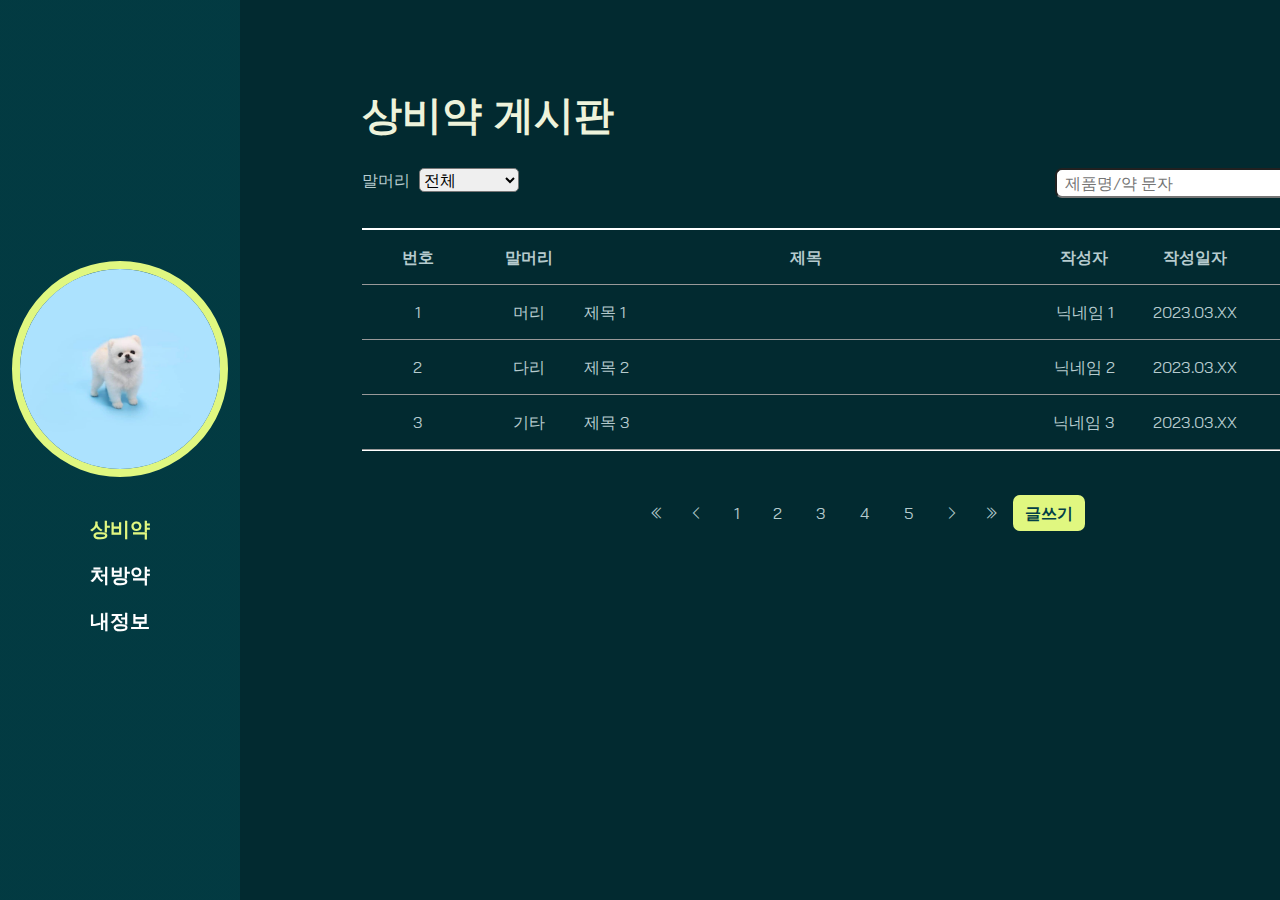
==== commit 6503a38f: "Merge branch 'master' of https://github.com/2021-SMHRD-KDT-BigData-17/Panacea.git" ====
--- a/Panacea/src/main/webapp/list.html
+++ b/Panacea/src/main/webapp/list.html
@@ -1,140 +1,144 @@
-<!DOCTYPE html>
-<html lang="en">
-<head>
-    <meta charset="UTF-8">
-    <meta http-equiv="X-UA-Compatible" content="IE=edge">
-    <meta name="viewport" content="width=device-width, initial-scale=1.0">
-    <title>Document</title>
-
-    <link rel="stylesheet" href="assets/css/bootstrap.min.css">
-    <link rel="stylesheet" href="assets/css/aos.css">
-    <link rel="stylesheet" href="assets/css/line-awesome.min.css">
-    <link rel="stylesheet" href="assets/css/1.css">
-    <link rel="stylesheet" href="assets/css/list.css">
-</head>
-<body data-bs-spy="scroll" data-bs-target=".navbar">
-    <!-- NavBar -->
-    <nav class="navbar navbar-expand-lg navbar-dark fixed-top">
-        <div class="container flex-lg-column">
-            <a class="navbar-brand mx-lg-auto mb-lg-4" href="index.html">
-                <span class="h3 fw-bold d-block d-lg-none">동의보감</span>
-                <img src="./assets/images/pong.jpg" class="d-none d-lg-block rounded-circle" alt="">
-            </a>
-            <button class="navbar-toggler" type="button" data-bs-toggle="collapse" data-bs-target="#navbarNav"
-                aria-controls="navbarNav" aria-expanded="false" aria-label="Toggle navigation">
-                <span class="navbar-toggler-icon"></span>
-            </button>
-            <div class="collapse navbar-collapse" id="navbarNav">
-                <ul class="navbar-nav ms-auto flex-lg-column text-lg-center">
-                    
-                    <li class="nav-item">
-                        <a class="nav-link" href="list.html">상비약</a>
-                    </li>
-                    <li class="nav-item">
-                        <a class="nav-link" href="2.html">처방약</a>
-                    </li>
-                    <li class="nav-item">
-                        <a class="nav-link" href="3.html">내정보</a>
-                    </li>
-                </ul>
-            </div>
-        </div>
-    </nav>
-    <!-- // NavBar -->
-
-
-    <!-- board-list -->
-    <div id="content-wrapper">
-        <form action="#">
-            <div class="board-wrap">
-                <div class="board-title">
-                    <h1>상비약 게시판</h1>
-                </div>
-    
-                <div class="filter">
-                    <div>
-                        <label for="category">말머리</label>
-                        <select id="category">
-                            <option value="">전체</option>
-                            <option value="head">머리</option>
-                            <option value="neck">목</option>
-                            <option value="chest">가슴</option>
-                            <option value="abdomen">복부</option>
-                            <option value="leg">다리</option>
-                            <option value="others">기타</option>
-                        </select>
-                    </div>
-    
-    
-                    <!-- 검색 기능 -->
-                    <div class="search">
-                        <input type="text" id="searchInput" placeholder="제품명/약 문자">
-                        <button id="searchButton">검색</button>
-                    </div>
-                </div>
-    
-                <div class="board-list-wrap">
-                    <div class="board-list">
-                        <table>
-                            <tr class="top">
-                                <th class="num">번호</th>
-                                <th class="category">말머리</th>
-                                <th class="th-title">제목</th>
-                                <th class="writer">작성자</th>
-                                <th class="date">작성일자</th>
-                                <th class="cnt">조회수</th>
-                            </tr>
-                            <tr>
-                                <td class="num">1</td>
-                                <td class="category">머리</td>
-                                <td class="title"><a href="view.html">제목 1</a></td>
-                                <td class="writer">닉네임 1</td>
-                                <td class="date">2023.03.XX</td>
-                                <td class="cnt">0</td>
-                            </tr>
-                            <tr>
-                                <td class="num">2</td>
-                                <td class="category">다리</td>
-                                <td class="title"><a href="view.html">제목 2</a></td>
-                                <td class="writer">닉네임 2</td>
-                                <td class="date">2023.03.XX</td>
-                                <td class="cnt">2</td>
-                            </tr>
-                            <tr>
-                                <td class="num">3</td>
-                                <td class="category">기타</td>
-                                <td class="title"><a href="view.html">제목 3</a></td>
-                                <td class="writer">닉네임 3</td>
-                                <td class="date">2023.03.XX</td>
-                                <td class="cnt">1</td>
-                            </tr>
-                        </table>
-                
-                    </div>
-                
-                    <div class="board-bottom">
-                        <div class="page">
-                            <a href="#" class="first"><i class="las la-angle-double-left"></i></a>
-                            <a href="#" class="prev"><i class="las la-angle-left"></i></a>
-                            <a href="#" class="num">1</a>
-                            <a href="#" class="num">2</a>
-                            <a href="#" class="num">3</a>
-                            <a href="#" class="num">4</a>
-                            <a href="#" class="num">5</a>
-                            <a href="#" class="next"><i class="las la-angle-right"></i></a>
-                            <a href="#" class="last"><i class="las la-angle-double-right"></i></a>
-                        </div>
-                        
-                        <a href="write.html" class="on">글쓰기</a>
-                    </div>
-                </div>
-            </div>    
-        </form>
-    </div>
-                    
-    
-    <script src="assets/js/bootstrap.bundle.min.js"></script>
-    <script src="assets/js/aos.js"></script>
-    <script src="assets/js/main.js"></script>
-</body>
+<!DOCTYPE html>
+<html lang="en">
+<head>
+    <meta charset="UTF-8">
+    <meta http-equiv="X-UA-Compatible" content="IE=edge">
+    <meta name="viewport" content="width=device-width, initial-scale=1.0">
+    <title>동의보감</title>
+
+    <link rel="stylesheet" href="assets/css/bootstrap.min.css">
+    <link rel="stylesheet" href="assets/css/aos.css">
+    <link rel="stylesheet" href="assets/css/line-awesome.min.css">
+    <link rel="stylesheet" href="assets/css/1.css">
+    <link rel="stylesheet" href="assets/css/list.css">
+</head>
+<body data-bs-spy="scroll" data-bs-target=".navbar">
+    <!-- NavBar -->
+    <nav class="navbar navbar-expand-lg navbar-dark fixed-top">
+        <div class="container flex-lg-column">
+            <a class="navbar-brand mx-lg-auto mb-lg-4" href="index.html">
+                <span class="h3 fw-bold d-block d-lg-none">동의보감</span>
+                <img src="./assets/images/pong.jpg" class="d-none d-lg-block rounded-circle" alt="">
+            </a>
+            <button class="navbar-toggler" type="button" data-bs-toggle="collapse" data-bs-target="#navbarNav"
+                aria-controls="navbarNav" aria-expanded="false" aria-label="Toggle navigation">
+                <span class="navbar-toggler-icon"></span>
+            </button>
+            <div class="collapse navbar-collapse" id="navbarNav">
+                <ul class="navbar-nav ms-auto flex-lg-column text-lg-center">
+                    
+                    <li class="nav-item">
+                        <a class="nav-link" href="list.html" style="color: #e0f780">상비약</a>
+                    </li>
+                    <li class="nav-item">
+                        <a class="nav-link" href="pill.html">처방약</a>
+                    </li>
+                    <li class="nav-item">
+                        <a class="nav-link" href="#">내정보</a>
+                        <!-- 
+                            로그인x 상태일 때는 signIn.html로 연결
+                            로그인o 상태일 때는 myPage.html로 연결
+                        -->
+                    </li>
+                </ul>
+            </div>
+        </div>
+    </nav>
+    <!-- // NavBar -->
+
+
+    <!-- board-list -->
+    <div id="content-wrapper">
+        <form action="#">
+            <div class="board-wrap">
+                <div class="board-title">
+                    <h1>상비약 게시판</h1>
+                </div>
+    
+                <div class="filter">
+                    <div>
+                        <label for="category">말머리</label>
+                        <select id="category">
+                            <option value="">전체</option>
+                            <option value="head" name="head">머리</option>
+                            <option value="neck" name="neck">목</option>
+                            <option value="chest" name="chest">가슴</option>
+                            <option value="abdomen" name="abdomen">복부</option>
+                            <option value="leg" name="leg">다리</option>
+                            <option value="others" name="others">기타</option>
+                        </select>
+                    </div>
+    
+    
+                    <!-- 검색 기능 -->
+                    <div class="search">
+                        <input type="text" id="searchInput" placeholder="제품명/약 문자">
+                        <button id="searchButton">검색</button>
+                    </div>
+                </div>
+    
+                <div class="board-list-wrap">
+                    <div class="board-list">
+                        <table>
+                            <tr class="top">
+                                <th class="num">번호</th>
+                                <th class="category">말머리</th>
+                                <th class="th-title">제목</th>
+                                <th class="writer">작성자</th>
+                                <th class="date">작성일자</th>
+                                <th class="cnt">조회수</th>
+                            </tr>
+                            <tr>
+                                <td class="num">1</td>
+                                <td class="category">머리</td>
+                                <td class="title"><a href="view.html">제목 1</a></td>
+                                <td class="writer">닉네임 1</td>
+                                <td class="date">2023.03.XX</td>
+                                <td class="cnt">0</td>
+                            </tr>
+                            <tr>
+                                <td class="num">2</td>
+                                <td class="category">다리</td>
+                                <td class="title"><a href="view.html">제목 2</a></td>
+                                <td class="writer">닉네임 2</td>
+                                <td class="date">2023.03.XX</td>
+                                <td class="cnt">2</td>
+                            </tr>
+                            <tr>
+                                <td class="num">3</td>
+                                <td class="category">기타</td>
+                                <td class="title"><a href="view.html">제목 3</a></td>
+                                <td class="writer">닉네임 3</td>
+                                <td class="date">2023.03.XX</td>
+                                <td class="cnt">1</td>
+                            </tr>
+                        </table>
+                
+                    </div>
+                
+                    <div class="board-bottom">
+                        <div class="page">
+                            <a href="#" class="first"><i class="las la-angle-double-left"></i></a>
+                            <a href="#" class="prev"><i class="las la-angle-left"></i></a>
+                            <a href="#" class="num">1</a>
+                            <a href="#" class="num">2</a>
+                            <a href="#" class="num">3</a>
+                            <a href="#" class="num">4</a>
+                            <a href="#" class="num">5</a>
+                            <a href="#" class="next"><i class="las la-angle-right"></i></a>
+                            <a href="#" class="last"><i class="las la-angle-double-right"></i></a>
+                        </div>
+                        
+                        <a href="write.html" class="on">글쓰기</a>
+                    </div>
+                </div>
+            </div>    
+        </form>
+    </div>
+                    
+    
+    <script src="assets/js/bootstrap.bundle.min.js"></script>
+    <script src="assets/js/aos.js"></script>
+    <script src="assets/js/main.js"></script>
+</body>
 </html>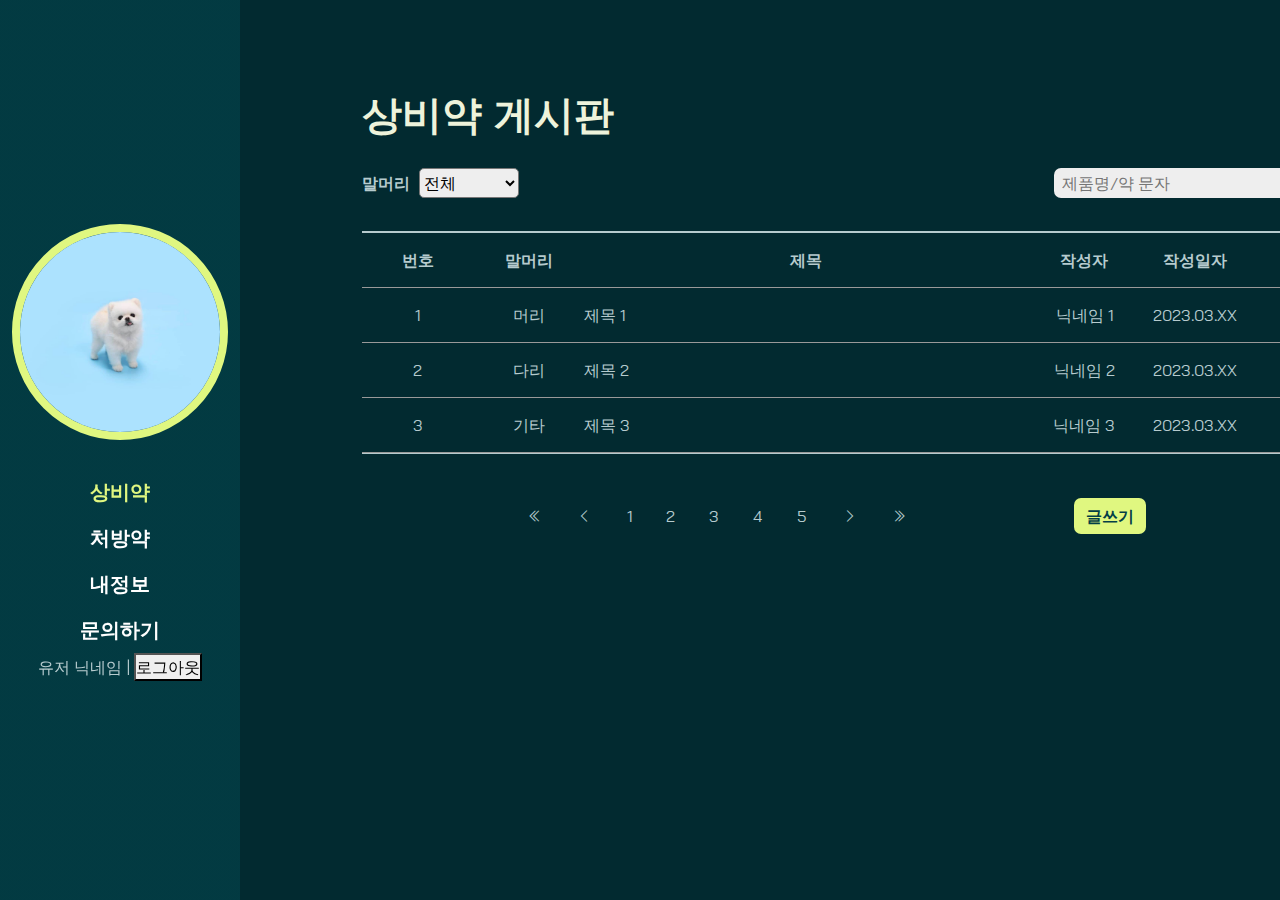
==== commit 594e9cd1: "파일 전체 수정" ====
--- a/Panacea/src/main/webapp/list.html
+++ b/Panacea/src/main/webapp/list.html
@@ -34,13 +34,17 @@
                         <a class="nav-link" href="pill.html">처방약</a>
                     </li>
                     <li class="nav-item">
-                        <a class="nav-link" href="#">내정보</a>
-                        <!-- 
-                            로그인x 상태일 때는 signIn.html로 연결
-                            로그인o 상태일 때는 myPage.html로 연결
-                        -->
+                        <a class="nav-link" href="myPage.html">내정보</a>
+                    </li>
+                    <li class="nav-item">
+                        <a class="nav-link" href="contact.html">문의하기</a>
                     </li>
                 </ul>
+            </div>
+            <div class="user-wrap">
+                <a href="myPage.html">유저 닉네임</a>
+                <span>|</span>
+                <button>로그아웃</button>
             </div>
         </div>
     </nav>
@@ -129,7 +133,9 @@
                             <a href="#" class="last"><i class="las la-angle-double-right"></i></a>
                         </div>
                         
-                        <a href="write.html" class="on">글쓰기</a>
+                        <div class="write-btn">
+                            <a href="write.html" class="on">글쓰기</a>
+                        </div>
                     </div>
                 </div>
             </div>    
--- a/Panacea/src/main/webapp/assets/css/list.css
+++ b/Panacea/src/main/webapp/assets/css/list.css
@@ -1,148 +1,176 @@
-:root{
-    --color-body: #b6cbce;
-    --color-heading: #eef3db;
-    --color-base: #033f47;
-    --color-base2: #022a30;
-    --color-brand: #e0f780;
-    --color-brand2: #deff58;
-    --sidbar-width: 240px;
-    --font-base: "Bai Jamjuree";
-}
-
-*{
-    margin: 0;
-    padding: 0;
-}
-
-h1{
-    text-align: left;
-    margin-top: 90px;
-}
-
-h1, .filter, .board-list-wrap{
-    margin-left: 70px;
-}
-
-.filter{
-    margin-bottom: 30px;
-    display: flex;
-    width: 100%;
-    justify-content: space-between;
-}
-
-#category{
-    width: 100px;
-    margin-left: 5px;
-    border-radius: 5px;
-}
-
-.search{
-    height: 30px;
-    display: flex;
-    align-items: center;
-    justify-content: center;
-}
-
-#searchInput{
-    height: 30px;
-    width: 250px;
-    padding: 5px 8px;
-}
-
-#searchButton{
-    height: 30px;
-    margin-left: 5px;
-    padding: 0 8px;
-}
-
-table{
-    width: 100%;
-    border-collapse: collapse;
-    text-align: center;
-}
-
-th, td {
-    border-bottom: 1px solid #999;
-    padding: 15px 0;
-}
-
-/* board_title */
-.num, .category, .cnt{
-    width: 10%;
-}
-
-.th-title{
-    width: 40%;
-}
-
-.title{
-    width: 40%;
-    text-align: left;
-}
-
-.writer{
-    width: 10%;
-}
-
-.date{
-    width: 10%;
-}
-
-
-/* board */
-.board-wrap{
-    width: 1000px;
-    margin-left: 5%;
-}
-
-.board-list-wrap{
-    width: 100%;
-}
-
-.board-title{
-    margin-top: 30px;
-    margin-bottom: 30px;
-}
-
-.board-list{
-    width: 100%;
-    border-top: 2px solid #fff;
-    border-bottom: 1px solid #fff;
-}
-
-.board-bottom{
-    margin-top: 5%;
-    align-items: center;
-}
-
-.page{
-    display: inline-block;
-}
-
-.page a{
-    /* display: table-cell; */
-    text-align: center;
-    width: 30px;
-    height: 30px;
-    margin: 10px;
-}
-
-.page .num{
-    margin: 15px;
-}
-
-#searchInput, #searchButton, .on{
-    border-radius: 7px;
-}
-
-.on{
-    font-weight: 700;
-    padding: 8px 12px;
-    background-color: var(--color-brand);
-    border-color: var(--color-brand);
-    color: var(--color-base);
-}
-
-.top{
-    border-bottom: 1px solid #000;
+:root{
+    --color-body: #b6cbce;
+    --color-heading: #eef3db;
+    --color-base: #033f47;
+    --color-base2: #022a30;
+    --color-brand: #e0f780;
+    --color-brand2: #deff58;
+}
+
+*{
+    margin: 0;
+    padding: 0;
+}
+
+h1{
+    text-align: left;
+    margin-top: 90px;
+}
+
+h1, .filter, .board-list-wrap{
+    margin-left: 70px;
+}
+
+.filter{
+    margin-bottom: 30px;
+    display: flex;
+    width: 100%;
+    justify-content: space-between;
+}
+
+#category{
+    width: 100px;
+    margin-left: 5px;
+    border-radius: 5px;
+    outline: none;
+    background: #eee;
+}
+
+.filter>div>label{
+    font-size: 16px;
+    font-weight: 600;
+}
+
+.filter>div>label,#category{
+    height: 30px;
+}
+
+.search{
+    height: 30px;
+    display: flex;
+    align-items: center;
+    justify-content: center;
+}
+
+#searchInput{
+    height: 30px;
+    width: 250px;
+    padding: 5px 8px;
+    background: #eee;
+    border: none;
+}
+
+#searchButton{
+    height: 30px;
+    margin-left: 10px;
+    font-weight: 600;
+    padding: 0 8px;
+    background-color: var(--color-brand);
+    border-color: var(--color-brand);
+    color: var(--color-base);
+    border: none;
+}
+
+#searchButton:hover{
+    background-color: var(--color-brand2);
+}
+
+table{
+    width: 100%;
+    border-collapse: collapse;
+    text-align: center;
+}
+
+th, td {
+    border-bottom: 1px solid #999;
+    padding: 15px 0;
+}
+
+/* board_title */
+.num, .category, .cnt{
+    width: 10%;
+}
+
+.th-title{
+    width: 40%;
+}
+
+.title{
+    width: 40%;
+    text-align: left;
+}
+
+.writer{
+    width: 10%;
+}
+
+.date{
+    width: 10%;
+}
+
+
+/* board */
+.board-wrap{
+    width: 1000px;
+    margin-left: 5%;
+}
+
+.board-list-wrap{
+    width: 100%;
+}
+
+.board-title{
+    margin-top: 30px;
+    margin-bottom: 30px;
+}
+
+.board-list{
+    width: 100%;
+    border-top: 2px solid var(--color-body);
+    border-bottom: 1px solid var(--color-body);
+}
+
+.board-bottom{
+    margin-top: 5%;
+}
+
+.page{
+    position: absolute;
+    left: 40%;
+}
+
+.page a{
+    width: 30px;
+    height: 30px;
+    padding: 15px;
+}
+
+#searchInput, #searchButton, .on{
+    border-radius: 7px;
+}
+
+#searchInput{
+    outline: none;
+}
+
+.write-btn{
+    position: absolute;
+    right: 10.5%;
+}
+
+.on{
+    font-weight: 700;
+    padding: 8px 12px;
+    background-color: var(--color-brand);
+    border-color: var(--color-brand);
+    color: var(--color-base);
+}
+
+.on:hover{
+    background-color: var(--color-brand2);
+    color: var(--color-base);
+}
+
+.top{
+    border-bottom: 1px solid #000;
 }